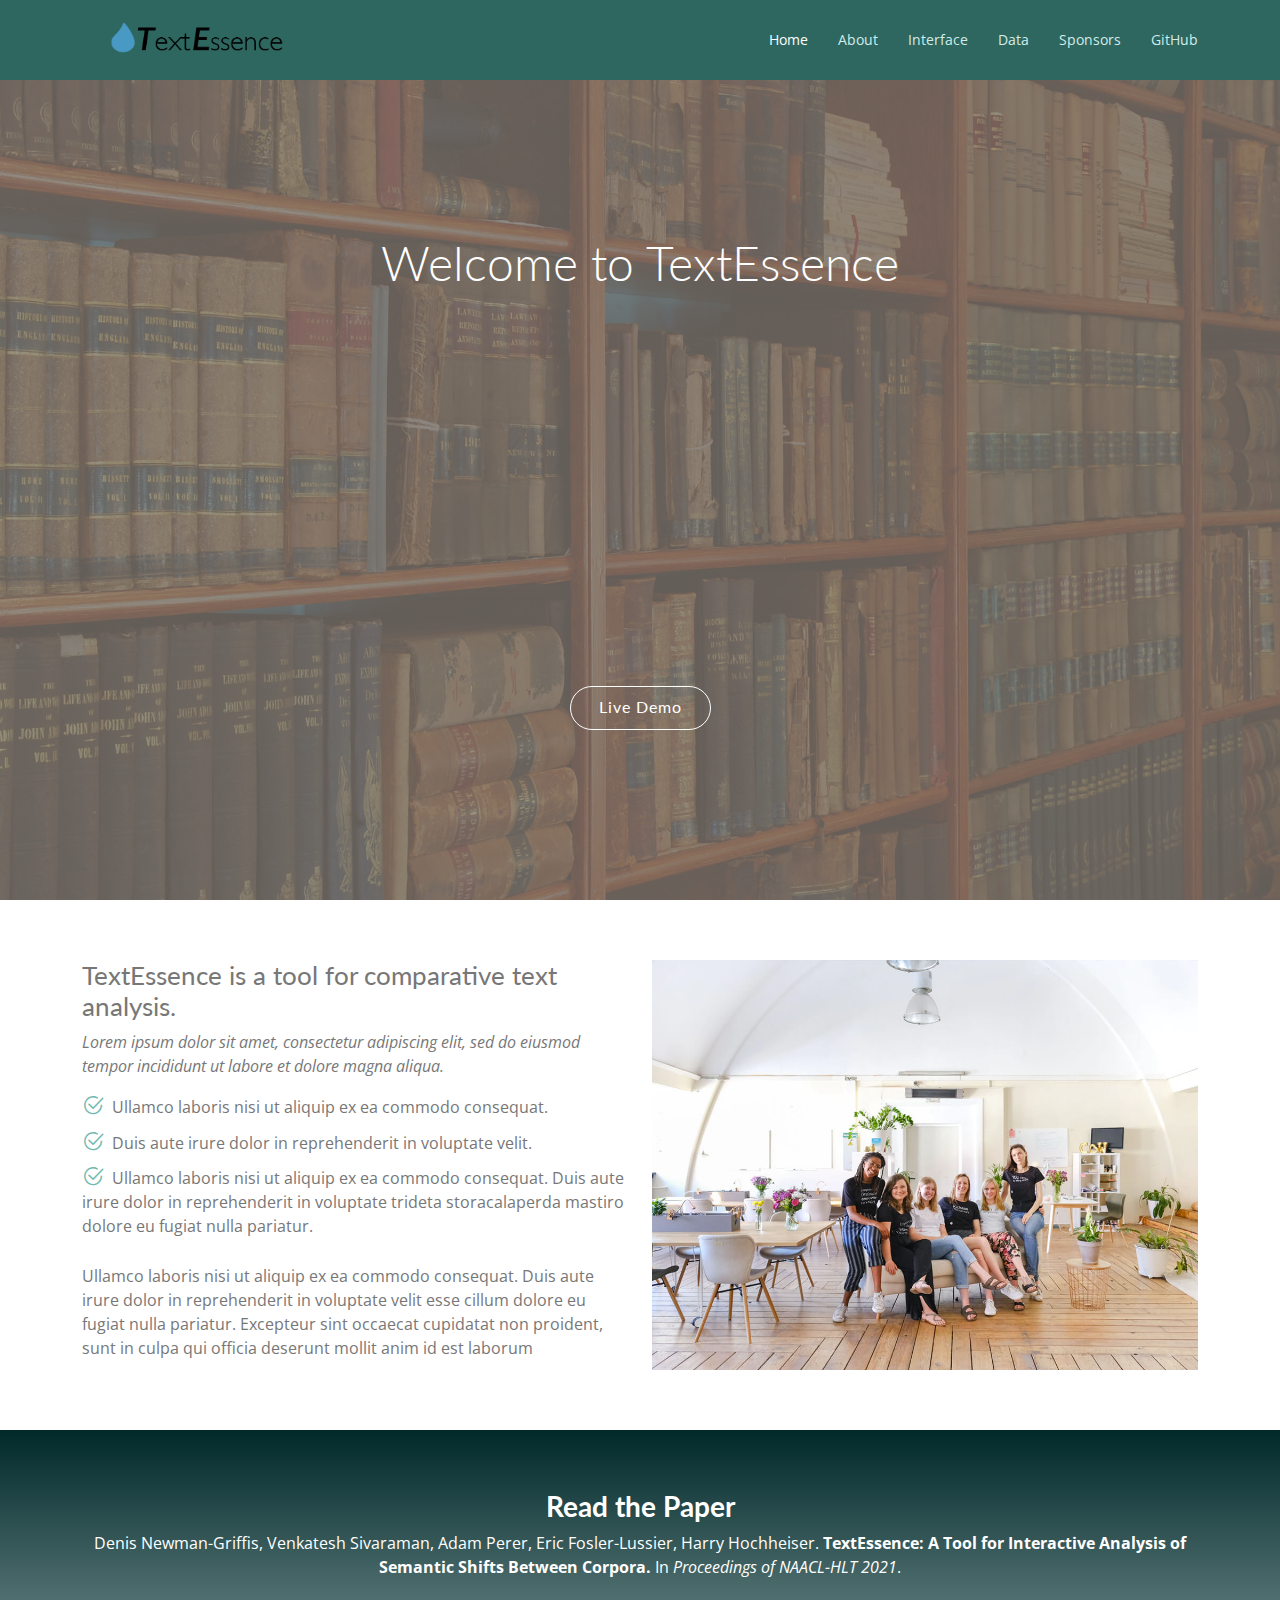
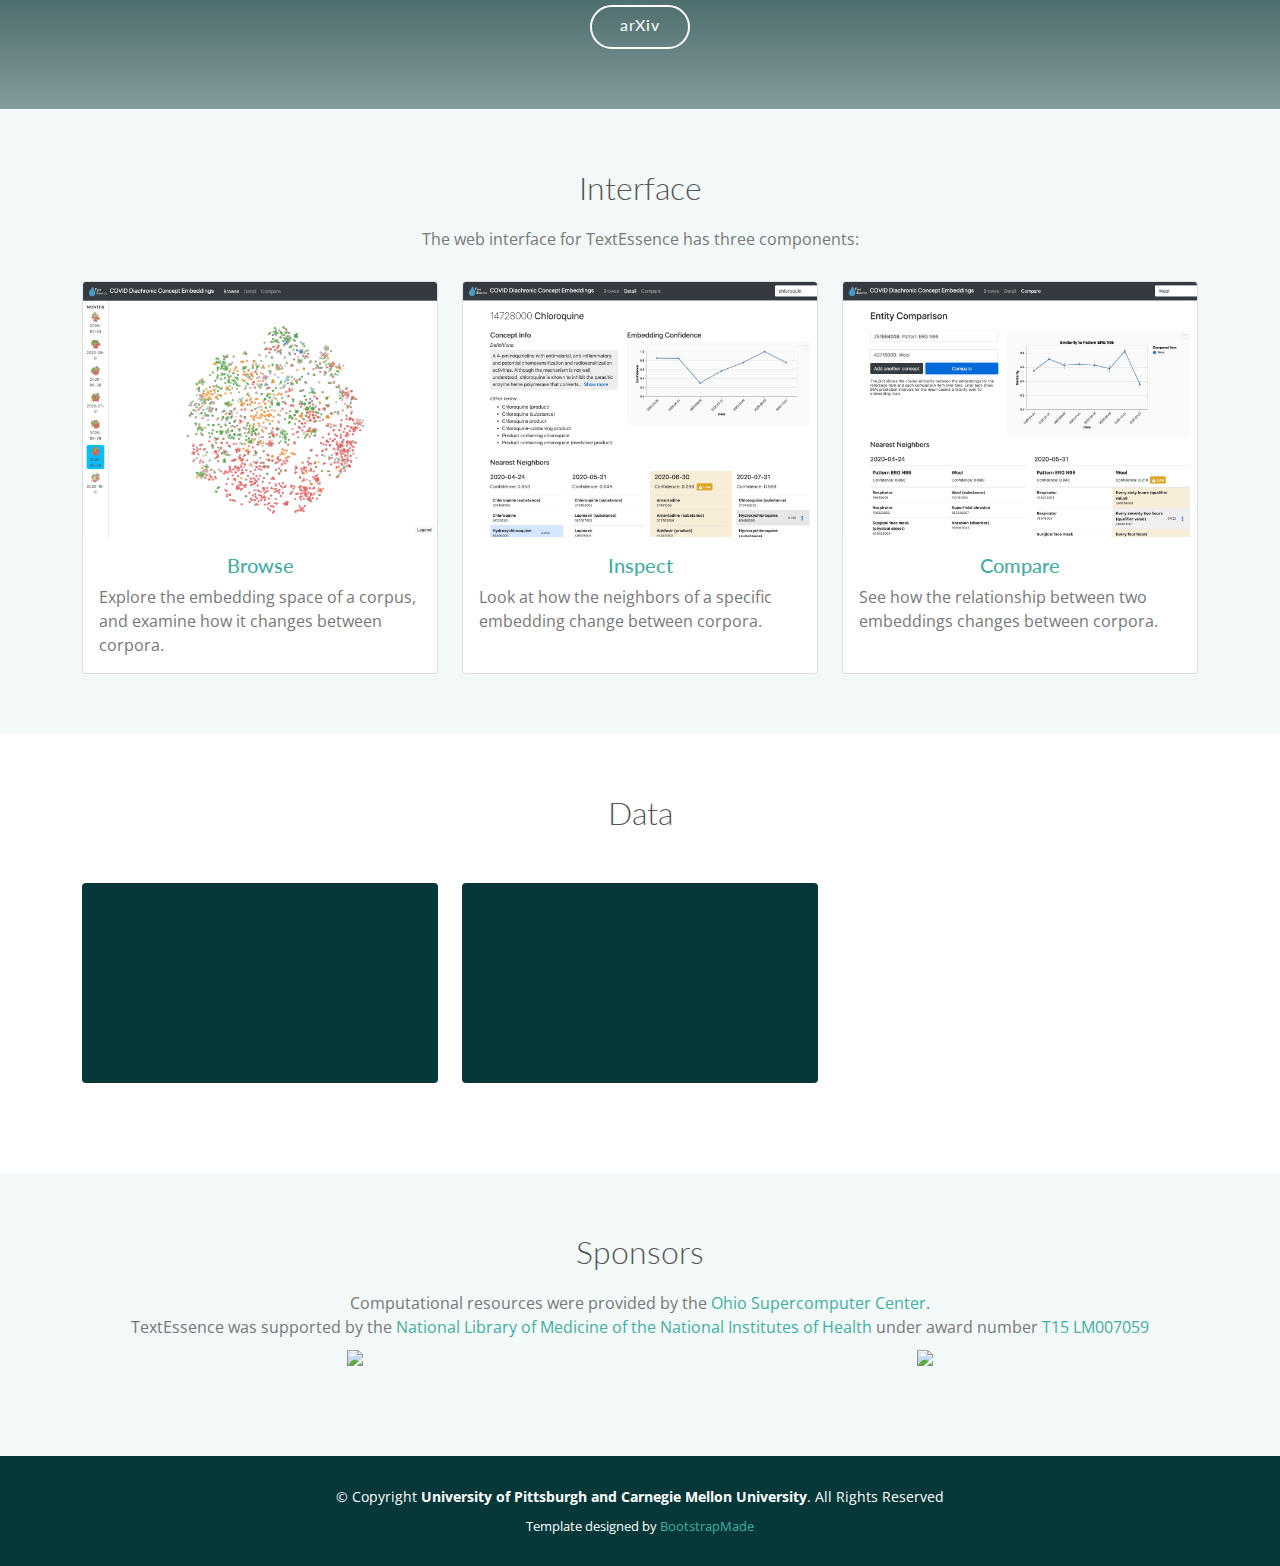
==== index.html @ 96a424d2 "Initial version of site (from Amoeba template from BootstrapMade)" ====
<!DOCTYPE html>
<html lang="en">

<head>
  <meta charset="utf-8">
  <meta content="width=device-width, initial-scale=1.0" name="viewport">

  <title>TextEssence</title>
  <meta content="" name="description">
  <meta content="" name="keywords">

  <!-- Favicons -->
  <link href="assets/img/favicon.png" rel="icon">
  <link href="assets/img/apple-touch-icon.png" rel="apple-touch-icon">

  <!-- Google Fonts -->
  <link href="https://fonts.googleapis.com/css?family=Open+Sans:300,300i,400,400i,600,600i,700,700i|Lato:400,300,700,900" rel="stylesheet">

  <!-- Vendor CSS Files -->
  <link href="assets/vendor/bootstrap/css/bootstrap.min.css" rel="stylesheet">
  <link href="assets/vendor/bootstrap-icons/bootstrap-icons.css" rel="stylesheet">
  <link href="assets/vendor/glightbox/css/glightbox.min.css" rel="stylesheet">
  <link href="assets/vendor/swiper/swiper-bundle.min.css" rel="stylesheet">

  <!-- Template Main CSS File -->
  <link href="assets/css/style.css" rel="stylesheet">

  <!-- =======================================================
  * Template Name: Amoeba - v4.1.0
  * Template URL: https://bootstrapmade.com/free-one-page-bootstrap-template-amoeba/
  * Author: BootstrapMade.com
  * License: https://bootstrapmade.com/license/
  ======================================================== -->
</head>

<body>
    

  <!-- ======= Header ======= -->
  <header id="header" class="fixed-top d-flex align-items-center">
    <div class="container d-flex align-items-center">

      <div class="logo me-auto">
        <!-- <h1><a href="index.html">TextEssence</a></h1>-->
        <!-- Uncomment below if you prefer to use an image logo -->
        <a href="index.html"><img src="assets/img/logo.png" alt="" class="img-fluid"></a>
      </div>

      <nav id="navbar" class="navbar">
        <ul>
          <li><a class="nav-link scrollto active" href="#hero">Home</a></li>
          <li><a class="nav-link scrollto" href="#about">About</a></li>
          <li><a class="nav-link scrollto" href="#interface">Interface</a></li>
          <li><a class="nav-link scrollto" href="#portfolio">Data</a></li>
          <li><a class="nav-link scrollto" href="#contact">Sponsors</a></li>
          <li><a class="nav-link" href="https://github.com/drgriffis/text-essence">GitHub</a></li>
        </ul>
        <i class="bi bi-list mobile-nav-toggle"></i>
      </nav><!-- .navbar -->

    </div>
  </header><!-- End #header -->

  <!-- ======= Hero Section ======= -->
  <section id="hero">
    <div class="hero-container">
      <h1>Welcome to TextEssence</h1>
      <iframe width="560" height="315" src="https://www.youtube.com/embed/1xEEfsMwL0k" title="YouTube video player" frameborder="0" allow="accelerometer; autoplay; clipboard-write; encrypted-media; gyroscope; picture-in-picture" allowfullscreen></iframe>
      <p>
      <a href="http://textessence.dbmi.pitt.edu" class="btn-get-started">Live Demo</a>
      </p>
      <!--
      <h2>We are team of talented designers making websites with Bootstrap</h2>
      <a href="#about" class="btn-get-started scrollto">Get Started</a>
      -->
      <!--
      Background image by Barta IV.
      Downloaded from Flickr: https://www.flickr.com/photos/98640399@N08/10030588973
      Via CreativeCommons CC-BY license: https://creativecommons.org/licenses/by/2.0/
      -->
    </div>
  </section><!-- #hero -->

  <main id="main">

    <!-- ======= About Us Section ======= -->
    <section id="about" class="about">
      <div class="container">

        <!--
        <div class="section-title">
          <h2>About Us</h2>
        </div>
        -->

        <div class="row">
          <div class="col-lg-6 order-1 order-lg-2">
            <img src="assets/img/about-img.jpg" class="img-fluid" alt="">
          </div>
          <div class="col-lg-6 pt-4 pt-lg-0 order-2 order-lg-1">
            <h3>TextEssence is a tool for comparative text analysis.</h3>
            <p class="fst-italic">
              Lorem ipsum dolor sit amet, consectetur adipiscing elit, sed do eiusmod tempor incididunt ut labore et dolore
              magna aliqua.
            </p>
            <ul>
              <li><i class="bi bi-check2-circle"></i> Ullamco laboris nisi ut aliquip ex ea commodo consequat.</li>
              <li><i class="bi bi-check2-circle"></i> Duis aute irure dolor in reprehenderit in voluptate velit.</li>
              <li><i class="bi bi-check2-circle"></i> Ullamco laboris nisi ut aliquip ex ea commodo consequat. Duis aute irure dolor in reprehenderit in voluptate trideta storacalaperda mastiro dolore eu fugiat nulla pariatur.</li>
            </ul>
            <p>
              Ullamco laboris nisi ut aliquip ex ea commodo consequat. Duis aute irure dolor in reprehenderit in voluptate
              velit esse cillum dolore eu fugiat nulla pariatur. Excepteur sint occaecat cupidatat non proident, sunt in
              culpa qui officia deserunt mollit anim id est laborum
            </p>
          </div>
        </div>

      </div>
    </section><!-- End About Us Section -->

    <!-- ======= Call To Action Section ======= -->
    <section class="call-to-action">
      <div class="container">

        <div class="text-center">
          <h3>Read the Paper</h3>
          <p>Denis Newman-Griffis, Venkatesh Sivaraman, Adam Perer, Eric Fosler-Lussier, Harry Hochheiser. <b>TextEssence: A Tool for Interactive Analysis of Semantic Shifts Between Corpora.</b> In <i>Proceedings of NAACL-HLT 2021</i>.</p>
          <a class="cta-btn" href="https://arxiv.org/abs/2103.11029">arXiv</a>
        </div>

      </div>
    </section><!-- End Call To Action Section -->

    <!-- ======= Services Section ======= -->
    <!--<section id="services" class="services section-bg">
      <div class="container">

        <div class="section-title">
          <h2>Services</h2>
          <p>Magnam dolores commodi suscipit. Necessitatibus eius consequatur ex aliquid fuga eum quidem. Sit sint consectetur velit. Quisquam quos quisquam cupiditate. Et nemo qui impedit suscipit alias ea. Quia fugiat sit in iste officiis commodi quidem hic quas.</p>
        </div>

        <div class="row">
          <div class="col-lg-4 col-md-6 icon-box">
            <div class="icon"><i class="bi bi-cpu"></i></div>
            <h4 class="title"><a href="">Lorem Ipsum</a></h4>
            <p class="description">Voluptatum deleniti atque corrupti quos dolores et quas molestias excepturi sint occaecati cupiditate non provident</p>
          </div>
          <div class="col-lg-4 col-md-6 icon-box">
            <div class="icon"><i class="bi bi-clipboard-data"></i></div>
            <h4 class="title"><a href="">Dolor Sitema</a></h4>
            <p class="description">Minim veniam, quis nostrud exercitation ullamco laboris nisi ut aliquip ex ea commodo consequat tarad limino ata</p>
          </div>
          <div class="col-lg-4 col-md-6 icon-box">
            <div class="icon"><i class="bi bi-globe"></i></div>
            <h4 class="title"><a href="">Sed ut perspiciatis</a></h4>
            <p class="description">Duis aute irure dolor in reprehenderit in voluptate velit esse cillum dolore eu fugiat nulla pariatur</p>
          </div>
          <div class="col-lg-4 col-md-6 icon-box">
            <div class="icon"><i class="bi bi-images"></i></div>
            <h4 class="title"><a href="">Magni Dolores</a></h4>
            <p class="description">Excepteur sint occaecat cupidatat non proident, sunt in culpa qui officia deserunt mollit anim id est laborum</p>
          </div>
          <div class="col-lg-4 col-md-6 icon-box">
            <div class="icon"><i class="bi bi-sliders"></i></div>
            <h4 class="title"><a href="">Nemo Enim</a></h4>
            <p class="description">At vero eos et accusamus et iusto odio dignissimos ducimus qui blanditiis praesentium voluptatum deleniti atque</p>
          </div>
          <div class="col-lg-4 col-md-6 icon-box">
            <div class="icon"><i class="bi bi-building"></i></div>
            <h4 class="title"><a href="">Eiusmod Tempor</a></h4>
            <p class="description">Et harum quidem rerum facilis est et expedita distinctio. Nam libero tempore, cum soluta nobis est eligendi</p>
          </div>
        </div>

      </div>
    </section>--><!-- End Services Section -->

    <section id="interface" class="interface section-bg">
      <div class="container">

        <div class="section-title">
          <h2>Interface</h2>
          <p>The web interface for TextEssence has three components:</p>
        </div>

        <div class="row">
          <div class="col-lg-4 col-md-6 d-flex align-items-stretch">
            <div class="card">
              <img src="assets/img/browse.png" class="card-img-top" alt="...">
              <div class="card-icon">
                <i class="bx bx-book-reader"></i>
              </div>
              <div class="card-body">
                <h5 class="card-title text-center"><a href="">Browse</a></h5>
                <p class="card-text">Explore the embedding space of a corpus, and examine how it changes between corpora.</p>
              </div>
            </div>
          </div>
          <div class="col-lg-4 col-md-6 d-flex align-items-stretch">
            <div class="card">
              <img src="assets/img/inspect.png" class="card-img-top" alt="...">
              <div class="card-icon">
                <i class="bx bx-calendar-edit"></i>
              </div>
              <div class="card-body">
                <h5 class="card-title text-center"><a href="">Inspect</a></h5>
                <p class="card-text">Look at how the neighbors of a specific embedding change between corpora.</p>
              </div>
            </div>
          </div>
          <div class="col-lg-4 col-md-6 d-flex align-items-stretch">
            <div class="card">
              <img src="assets/img/compare.png" class="card-img-top" alt="...">
              <div class="card-icon">
                <i class="bx bx-landscape"></i>
              </div>
              <div class="card-body">
                <h5 class="card-title text-center"><a href="">Compare</a></h5>
                <p class="card-text">See how the relationship between two embeddings changes between corpora.</p>
              </div>
            </div>
          </div>
        </div>

      </div>
    </section><!-- End Why Us Section -->

    <!-- ======= Our Portfolio Section ======= -->
    <section id="portfolio" class="portfolio">
      <div class="container">

        <div class="section-title">
          <h2>Data</h2>
        </div>

        <div class="row portfolio-container">

          <div class="col-lg-4 col-md-6 portfolio-item filter-app">
            <div class="portfolio-wrap">
              <img src="https://pbs.twimg.com/profile_images/1191417163648626688/Ylny0kyT_400x400.jpg" class="img-fluid" alt="">
              <div class="portfolio-info">
                <h3><a href="https://allenai.org/data/cord-19" data-galleryery="portfolioGallery" class="portfolio-lightbox" title="CORD-19">CORD-19 Dataset</a></h3>
                <div>
                  <!--<a href="https://allenai.org/data/cord-19" data-galleryery="portfolioGallery" class="portfolio-lightbox" title="App 1"><i class="bi bi-plus"></i></a>-->
                  <a href="https://allenai.org/data/cord-19" title="CORD-19 Dataset"><i class="bi bi-link"></i></a>
                </div>
              </div>
            </div>
          </div>

          <div class="col-lg-4 col-md-6 portfolio-item filter-web">
            <div class="portfolio-wrap">
              <img src="https://zenodo.org/static/img/zenodo.svg" class="img-fluid" alt="">
              <div class="portfolio-info">
                <h3><a href="https://doi.org/10.5281/zenodo.3738457" data-galleryery="portfolioGallery" class="portfolio-lightbox" title="Web 3">CORD-19 Analysis</a></h3>
                <div>
                  <!--<a href="assets/img/portfolio/portfolio-2.jpg" data-galleryery="portfolioGallery" class="portfolio-lightbox" title="Web 3"><i class="bi bi-plus"></i></a>-->
                  <a href="https://doi.org/10.5281/zenodo.3738457" title="Zenodo Dataset"><i class="bi bi-link"></i></a>
                </div>
              </div>
            </div>
          </div>

          <!--
          <div class="col-lg-4 col-md-6 portfolio-item filter-app">
            <div class="portfolio-wrap">
              <img src="assets/img/portfolio/portfolio-3.jpg" class="img-fluid" alt="">
              <div class="portfolio-info">
                <h3><a href="assets/img/portfolio/portfolio-3.jpg" data-galleryery="portfolioGallery" class="portfolio-lightbox" title="App 2">App 2</a></h3>
                <div>
                  <a href="assets/img/portfolio/portfolio-3.jpg" data-galleryery="portfolioGallery" class="portfolio-lightbox" title="App 2"><i class="bi bi-plus"></i></a>
                  <a href="portfolio-details.html" title="Details"><i class="bi bi-link"></i></a>
                </div>
              </div>
            </div>
          </div>

          <div class="col-lg-4 col-md-6 portfolio-item filter-card">
            <div class="portfolio-wrap">
              <img src="assets/img/portfolio/portfolio-4.jpg" class="img-fluid" alt="">
              <div class="portfolio-info">
                <h3><a href="assets/img/portfolio/portfolio-4.jpg" data-galleryery="portfolioGallery" class="portfolio-lightbox" title="Card 2">Card 2</a></h3>
                <div>
                  <a href="assets/img/portfolio/portfolio-4.jpg" data-galleryery="portfolioGallery" class="portfolio-lightbox" title="Card 2"><i class="bi bi-plus"></i></a>
                  <a href="portfolio-details.html" title="Details"><i class="bi bi-link"></i></a>
                </div>
              </div>
            </div>
          </div>

          <div class="col-lg-4 col-md-6 portfolio-item filter-web">
            <div class="portfolio-wrap">
              <img src="assets/img/portfolio/portfolio-5.jpg" class="img-fluid" alt="">
              <div class="portfolio-info">
                <h3><a href="assets/img/portfolio/portfolio-5.jpg" data-galleryery="portfolioGallery" class="portfolio-lightbox" title="Web 2">Web 2</a></h3>
                <div>
                  <a href="assets/img/portfolio/portfolio-5.jpg" data-galleryery="portfolioGallery" class="portfolio-lightbox" title="Web 2"><i class="bi bi-plus"></i></a>
                  <a href="portfolio-details.html" title="Details"><i class="bi bi-link"></i></a>
                </div>
              </div>
            </div>
          </div>

          <div class="col-lg-4 col-md-6 portfolio-item filter-app">
            <div class="portfolio-wrap">
              <img src="assets/img/portfolio/portfolio-6.jpg" class="img-fluid" alt="">
              <div class="portfolio-info">
                <h3><a href="assets/img/portfolio/portfolio-6.jpg" data-galleryery="portfolioGallery" class="portfolio-lightbox" title="App 3">App 3</a></h3>
                <div>
                  <a href="assets/img/portfolio/portfolio-6.jpg" data-galleryery="portfolioGallery" class="portfolio-lightbox" title="App 3"><i class="bi bi-plus"></i></a>
                  <a href="portfolio-details.html" title="Details"><i class="bi bi-link"></i></a>
                </div>
              </div>
            </div>
          </div>

          <div class="col-lg-4 col-md-6 portfolio-item filter-card">
            <div class="portfolio-wrap">
              <img src="assets/img/portfolio/portfolio-7.jpg" class="img-fluid" alt="">
              <div class="portfolio-info">
                <h3><a href="assets/img/portfolio/portfolio-7.jpg" data-galleryery="portfolioGallery" class="portfolio-lightbox" title="Card 1">Card 1</a></h3>
                <div>
                  <a href="assets/img/portfolio/portfolio-7.jpg" data-galleryery="portfolioGallery" class="portfolio-lightbox" title="Card 1"><i class="bi bi-plus"></i></a>
                  <a href="portfolio-details.html" title="Details"><i class="bi bi-link"></i></a>
                </div>
              </div>
            </div>
          </div>

          <div class="col-lg-4 col-md-6 portfolio-item filter-card">
            <div class="portfolio-wrap">
              <img src="assets/img/portfolio/portfolio-8.jpg" class="img-fluid" alt="">
              <div class="portfolio-info">
                <h3><a href="assets/img/portfolio/portfolio-8.jpg" data-galleryery="portfolioGallery" class="portfolio-lightbox" title="Card 3">Card 3</a></h3>
                <div>
                  <a href="assets/img/portfolio/portfolio-8.jpg" data-galleryery="portfolioGallery" class="portfolio-lightbox" title="Card 3"><i class="bi bi-plus"></i></a>
                  <a href="portfolio-details.html" title="Details"><i class="bi bi-link"></i></a>
                </div>
              </div>
            </div>
          </div>

          <div class="col-lg-4 col-md-6 portfolio-item filter-web">
            <div class="portfolio-wrap">
              <img src="assets/img/portfolio/portfolio-9.jpg" class="img-fluid" alt="">
              <div class="portfolio-info">
                <h3><a href="assets/img/portfolio/portfolio-9.jpg" data-galleryery="portfolioGallery" class="portfolio-lightbox" title="Web 1">Web 1</a></h3>
                <div>
                  <a href="assets/img/portfolio/portfolio-9.jpg" data-galleryery="portfolioGallery" class="portfolio-lightbox" title="Web 1"><i class="bi bi-plus"></i></a>
                  <a href="portfolio-details.html" title="Details"><i class="bi bi-link"></i></a>
                </div>
              </div>
            </div>
          </div>
          -->

        </div>

      </div>
    </section><!-- End Our Portfolio Section -->

    <!-- ======= Frequently Asked Questions Section ======= -->
    <!--
    <section id="faq" class="faq section-bg">
      <div class="container">

        <div class="section-title">
          <h2>Frequently Asked Questions</h2>
        </div>

        <ul class="faq-list">

          <li>
            <div data-bs-toggle="collapse" class="collapsed question" href="#faq1">Non consectetur a erat nam at lectus urna duis? <i class="bi bi-chevron-down icon-show"></i><i class="bi bi-chevron-up icon-close"></i></div>
            <div id="faq1" class="collapse" data-bs-parent=".faq-list">
              <p>
                Feugiat pretium nibh ipsum consequat. Tempus iaculis urna id volutpat lacus laoreet non curabitur gravida. Venenatis lectus magna fringilla urna porttitor rhoncus dolor purus non.
              </p>
            </div>
          </li>

          <li>
            <div data-bs-toggle="collapse" href="#faq2" class="collapsed question">Feugiat scelerisque varius morbi enim nunc faucibus a pellentesque? <i class="bi bi-chevron-down icon-show"></i><i class="bi bi-chevron-up icon-close"></i></div>
            <div id="faq2" class="collapse" data-bs-parent=".faq-list">
              <p>
                Dolor sit amet consectetur adipiscing elit pellentesque habitant morbi. Id interdum velit laoreet id donec ultrices. Fringilla phasellus faucibus scelerisque eleifend donec pretium. Est pellentesque elit ullamcorper dignissim. Mauris ultrices eros in cursus turpis massa tincidunt dui.
              </p>
            </div>
          </li>

          <li>
            <div data-bs-toggle="collapse" href="#faq3" class="collapsed question">Dolor sit amet consectetur adipiscing elit pellentesque habitant morbi? <i class="bi bi-chevron-down icon-show"></i><i class="bi bi-chevron-up icon-close"></i></div>
            <div id="faq3" class="collapse" data-bs-parent=".faq-list">
              <p>
                Eleifend mi in nulla posuere sollicitudin aliquam ultrices sagittis orci. Faucibus pulvinar elementum integer enim. Sem nulla pharetra diam sit amet nisl suscipit. Rutrum tellus pellentesque eu tincidunt. Lectus urna duis convallis convallis tellus. Urna molestie at elementum eu facilisis sed odio morbi quis
              </p>
            </div>
          </li>

          <li>
            <div data-bs-toggle="collapse" href="#faq4" class="collapsed question">Ac odio tempor orci dapibus. Aliquam eleifend mi in nulla? <i class="bi bi-chevron-down icon-show"></i><i class="bi bi-chevron-up icon-close"></i></div>
            <div id="faq4" class="collapse" data-bs-parent=".faq-list">
              <p>
                Dolor sit amet consectetur adipiscing elit pellentesque habitant morbi. Id interdum velit laoreet id donec ultrices. Fringilla phasellus faucibus scelerisque eleifend donec pretium. Est pellentesque elit ullamcorper dignissim. Mauris ultrices eros in cursus turpis massa tincidunt dui.
              </p>
            </div>
          </li>

          <li>
            <div data-bs-toggle="collapse" href="#faq5" class="collapsed question">Tempus quam pellentesque nec nam aliquam sem et tortor consequat? <i class="bi bi-chevron-down icon-show"></i><i class="bi bi-chevron-up icon-close"></i></div>
            <div id="faq5" class="collapse" data-bs-parent=".faq-list">
              <p>
                Molestie a iaculis at erat pellentesque adipiscing commodo. Dignissim suspendisse in est ante in. Nunc vel risus commodo viverra maecenas accumsan. Sit amet nisl suscipit adipiscing bibendum est. Purus gravida quis blandit turpis cursus in
              </p>
            </div>
          </li>

          <li>
            <div data-bs-toggle="collapse" href="#faq6" class="collapsed question">Tortor vitae purus faucibus ornare. Varius vel pharetra vel turpis nunc eget lorem dolor? <i class="bi bi-chevron-down icon-show"></i><i class="bi bi-chevron-up icon-close"></i></div>
            <div id="faq6" class="collapse" data-bs-parent=".faq-list">
              <p>
                Laoreet sit amet cursus sit amet dictum sit amet justo. Mauris vitae ultricies leo integer malesuada nunc vel. Tincidunt eget nullam non nisi est sit amet. Turpis nunc eget lorem dolor sed. Ut venenatis tellus in metus vulputate eu scelerisque. Pellentesque diam volutpat commodo sed egestas egestas fringilla phasellus faucibus. Nibh tellus molestie nunc non blandit massa enim nec.
              </p>
            </div>
          </li>

        </ul>

      </div>
    </section>--><!-- End Frequently Asked Questions Section -->

    <!-- ======= Our Team Section ======= -->
    <!--
    <section id="team" class="team">
      <div class="container">

        <div class="section-title">
          <h2>Our Team</h2>
          <p>Magnam dolores commodi suscipit. Necessitatibus eius consequatur ex aliquid fuga eum quidem. Sit sint consectetur velit. Quisquam quos quisquam cupiditate. Et nemo qui impedit suscipit alias ea. Quia fugiat sit in iste officiis commodi quidem hic quas.</p>
        </div>

        <div class="row gy-4">
          <div class="col-lg-4 col-md-6">
            <div class="member">
              <img src="assets/img/team/team-1.jpg" alt="">
              <h4>Walter White</h4>
              <span>Chief Executive Officer</span>
              <p>
                Magni qui quod omnis unde et eos fuga et exercitationem. Odio veritatis perspiciatis quaerat qui aut aut aut
              </p>
              <div class="social">
                <a href=""><i class="bi bi-twitter"></i></a>
                <a href=""><i class="bi bi-facebook"></i></a>
                <a href=""><i class="bi bi-instagram"></i></a>
                <a href=""><i class="bi bi-linkedin"></i></a>
              </div>
            </div>
          </div>

          <div class="col-lg-4 col-md-6">
            <div class="member">
              <img src="assets/img/team/team-2.jpg" alt="">
              <h4>Sarah Jhinson</h4>
              <span>Product Manager</span>
              <p>
                Repellat fugiat adipisci nemo illum nesciunt voluptas repellendus. In architecto rerum rerum temporibus
              </p>
              <div class="social">
                <a href=""><i class="bi bi-twitter"></i></a>
                <a href=""><i class="bi bi-facebook"></i></a>
                <a href=""><i class="bi bi-instagram"></i></a>
                <a href=""><i class="bi bi-linkedin"></i></a>
              </div>
            </div>
          </div>

          <div class="col-lg-4 col-md-6">
            <div class="member">
              <img src="assets/img/team/team-3.jpg" alt="">
              <h4>William Anderson</h4>
              <span>CTO</span>
              <p>
                Voluptas necessitatibus occaecati quia. Earum totam consequuntur qui porro et laborum toro des clara
              </p>
              <div class="social">
                <a href=""><i class="bi bi-twitter"></i></a>
                <a href=""><i class="bi bi-facebook"></i></a>
                <a href=""><i class="bi bi-instagram"></i></a>
                <a href=""><i class="bi bi-linkedin"></i></a>
              </div>
            </div>
          </div>

        </div>

      </div>
    </section>--><!-- End Our Team Section -->

    <!-- ======= Contact Us Section ======= -->
    <section id="contact" class="contact section-bg">
      <div class="container">

        <div class="section-title">
          <h2>Sponsors</h2>
          <p>Computational resources were provided by the <a href="https://www.osc.edu/">Ohio Supercomputer Center</a>.</p>
          <p>TextEssence was supported by the <a href="https://www.nlm.nih.gov/">National Library of Medicine of the National Institutes of Health</a> under award number <a href="https://reporter.nih.gov/search/D9mudP9HEUO5HLFxwgrZpg/project-details/9966031">T15 LM007059</a></p>
          <div class="row text-center">
            <div class="col-md-6">
            <img src="https://www.brand.pitt.edu/sites/default/files/logo.png" width="75%" />
            </div>
            <div class="col-md-6">
            <img src="https://www.cmu.edu/common/standard-v6/images/cmu-wordmark.png" width="100%" />
            </div>
          </div>
        </div>

      </div>
    </section><!-- End Contact Us Section -->

  </main><!-- End #main -->

  <!-- ======= Footer ======= -->
  <footer id="footer">
    <div class="container">
      <div class="copyright">
        &copy; Copyright <strong><span>University of Pittsburgh and Carnegie Mellon University</span></strong>. All Rights Reserved
      </div>
      <div class="credits">
        <!-- All the links in the footer should remain intact. -->
        <!-- You can delete the links only if you purchased the pro version. -->
        <!-- Licensing information: https://bootstrapmade.com/license/ -->
        <!-- Purchase the pro version with working PHP/AJAX contact form: https://bootstrapmade.com/free-one-page-bootstrap-template-amoeba/ -->
        Template designed by <a href="https://bootstrapmade.com/">BootstrapMade</a>
      </div>
    </div>
  </footer><!-- End #footer -->

  <a href="#" class="back-to-top d-flex align-items-center justify-content-center"><i class="bi bi-arrow-up-short"></i></a>

  <!-- Vendor JS Files -->
  <script src="assets/vendor/bootstrap/js/bootstrap.bundle.min.js"></script>
  <script src="assets/vendor/glightbox/js/glightbox.min.js"></script>
  <script src="assets/vendor/isotope-layout/isotope.pkgd.min.js"></script>
  <script src="assets/vendor/php-email-form/validate.js"></script>
  <script src="assets/vendor/swiper/swiper-bundle.min.js"></script>

  <!-- Template Main JS File -->
  <script src="assets/js/main.js"></script>

</body>

</html>
---- assets/css/style.css ----
/**
* Template Name: Amoeba - v4.1.0
* Template URL: https://bootstrapmade.com/free-one-page-bootstrap-template-amoeba/
* Author: BootstrapMade.com
* License: https://bootstrapmade.com/license/
*/

/*--------------------------------------------------------------
# General
--------------------------------------------------------------*/
body {
  font-family: "Open Sans", sans-serif;
  color: #777;
}

a {
  text-decoration: none;
  color: #43aea0;
}

a:hover {
  color: #00d3b8;
  text-decoration: none;
}

h1, h2, h3, h4, h5, h6, .font-primary {
  font-family: "Lato", sans-serif;
}

/*--------------------------------------------------------------
# Sections General
--------------------------------------------------------------*/
section {
  padding: 60px 0;
}

.section-bg {
  background-color: #f2f9f8;
}

.section-title {
  text-align: center;
  padding-bottom: 30px;
}

.section-title h2 {
  font-size: 32px;
  font-weight: 300;
  margin-bottom: 20px;
  padding-bottom: 0;
  color: #555;
}

.section-title p {
  margin-bottom: 0;
}

/*--------------------------------------------------------------
# Breadcrumbs
--------------------------------------------------------------*/
.breadcrumbs {
  padding: 20px 0;
  background-color: #f6fafa;
  min-height: 40px;
  margin-top: 80px;
}

.breadcrumbs h2 {
  font-size: 24px;
  font-weight: 300;
  margin: 0;
}

@media (max-width: 992px) {
  .breadcrumbs h2 {
    margin: 0 0 10px 0;
  }
}

.breadcrumbs ol {
  display: flex;
  flex-wrap: wrap;
  list-style: none;
  padding: 0;
  margin: 0;
  font-size: 14px;
}

.breadcrumbs ol li + li {
  padding-left: 10px;
}

.breadcrumbs ol li + li::before {
  display: inline-block;
  padding-right: 10px;
  color: #6c757d;
  content: "/";
}

@media (max-width: 768px) {
  .breadcrumbs .d-flex {
    display: block !important;
  }
  .breadcrumbs ol {
    display: block;
  }
  .breadcrumbs ol li {
    display: inline-block;
  }
}

/*--------------------------------------------------------------
# Back to top button
--------------------------------------------------------------*/
.back-to-top {
  position: fixed;
  visibility: hidden;
  opacity: 0;
  right: 15px;
  bottom: 15px;
  z-index: 99999;
  background: #70b9b0;
  width: 40px;
  height: 40px;
  border-radius: 4px;
  transition: all 0.4s;
}

.back-to-top i {
  font-size: 24px;
  color: #fff;
  line-height: 0;
}

.back-to-top:hover {
  background: #8bc6bf;
  color: #fff;
}

.back-to-top.active {
  visibility: visible;
  opacity: 1;
}

/*--------------------------------------------------------------
# Header
--------------------------------------------------------------*/
#header {
  height: 80px;
  transition: all 0.5s;
  z-index: 997;
  transition: all 0.5s;
  background: #2d6760;
}

#header.header-scrolled {
  background: #1d443f;
  height: 60px;
}

#header .logo h1 {
  font-size: 30px;
  margin: 0;
  padding: 0;
  line-height: 0;
  font-weight: 700;
  letter-spacing: 1px;
}

#header .logo h1 a, #header .logo h1 a:hover {
  color: #fff;
  text-decoration: none;
  line-height: 0;
}

#header .logo img {
  padding: 0;
  margin: 0;
  max-height: 60px;
}

#main {
  margin-top: 80px;
}

/*--------------------------------------------------------------
# Navigation Menu
--------------------------------------------------------------*/
/**
* Desktop Navigation 
*/
.navbar {
  padding: 0;
}

.navbar ul {
  margin: 0;
  padding: 0;
  display: flex;
  list-style: none;
  align-items: center;
}

.navbar li {
  position: relative;
}

.navbar a {
  display: flex;
  align-items: center;
  justify-content: space-between;
  padding: 10px 0 10px 30px;
  font-family: "Open Sans", sans-serif;
  font-size: 14px;
  color: #d2ece9;
  white-space: nowrap;
  transition: 0.3s;
}

.navbar a i {
  font-size: 12px;
  line-height: 0;
  margin-left: 5px;
}

.navbar a:hover, .navbar .active, .navbar li:hover > a {
  color: #fff;
}

.navbar .dropdown ul {
  display: block;
  position: absolute;
  left: 14px;
  top: calc(100% + 30px);
  margin: 0;
  padding: 10px 0;
  z-index: 99;
  opacity: 0;
  visibility: hidden;
  background: #fff;
  box-shadow: 0px 0px 30px rgba(127, 137, 161, 0.25);
  transition: 0.3s;
}

.navbar .dropdown ul li {
  min-width: 200px;
}

.navbar .dropdown ul a {
  padding: 10px 20px;
  text-transform: none;
  font-size: 14px;
  font-weight: 500;
  color: #25564f;
}

.navbar .dropdown ul a i {
  font-size: 12px;
}

.navbar .dropdown ul a:hover, .navbar .dropdown ul .active:hover, .navbar .dropdown ul li:hover > a {
  color: #70b9b0;
}

.navbar .dropdown:hover > ul {
  opacity: 1;
  top: 100%;
  visibility: visible;
}

.navbar .dropdown .dropdown ul {
  top: 0;
  left: calc(100% - 30px);
  visibility: hidden;
}

.navbar .dropdown .dropdown:hover > ul {
  opacity: 1;
  top: 0;
  left: 100%;
  visibility: visible;
}

@media (max-width: 1366px) {
  .navbar .dropdown .dropdown ul {
    left: -90%;
  }
  .navbar .dropdown .dropdown:hover > ul {
    left: -100%;
  }
}

/**
* Mobile Navigation 
*/
.mobile-nav-toggle {
  color: #fff;
  font-size: 28px;
  cursor: pointer;
  display: none;
  line-height: 0;
  transition: 0.5s;
}

@media (max-width: 991px) {
  .mobile-nav-toggle {
    display: block;
  }
  .navbar ul {
    display: none;
  }
}

.navbar-mobile {
  position: fixed;
  overflow: hidden;
  top: 0;
  right: 0;
  left: 0;
  bottom: 0;
  background: rgba(7, 56, 57, 0.9);
  transition: 0.3s;
}

.navbar-mobile .mobile-nav-toggle {
  position: absolute;
  top: 15px;
  right: 15px;
}

.navbar-mobile ul {
  display: block;
  position: absolute;
  top: 55px;
  right: 15px;
  bottom: 15px;
  left: 15px;
  padding: 10px 0;
  background-color: #fff;
  overflow-y: auto;
  transition: 0.3s;
}

.navbar-mobile a {
  padding: 10px 20px;
  font-size: 15px;
  color: #073839;
}

.navbar-mobile a:hover, .navbar-mobile .active, .navbar-mobile li:hover > a {
  color: #70b9b0;
}

.navbar-mobile .getstarted {
  margin: 15px;
}

.navbar-mobile .dropdown ul {
  position: static;
  display: none;
  margin: 10px 20px;
  padding: 10px 0;
  z-index: 99;
  opacity: 1;
  visibility: visible;
  background: #fff;
  box-shadow: 0px 0px 30px rgba(127, 137, 161, 0.25);
}

.navbar-mobile .dropdown ul li {
  min-width: 200px;
}

.navbar-mobile .dropdown ul a {
  padding: 10px 20px;
}

.navbar-mobile .dropdown ul a i {
  font-size: 12px;
}

.navbar-mobile .dropdown ul a:hover, .navbar-mobile .dropdown ul .active:hover, .navbar-mobile .dropdown ul li:hover > a {
  color: #70b9b0;
}

.navbar-mobile .dropdown > .dropdown-active {
  display: block;
}

/*--------------------------------------------------------------
# Hero Section
--------------------------------------------------------------*/
#hero {
  width: 100%;
  height: 100vh;
  background: url("../img/hero-background.jpg") top center;
  background-size: cover;
  position: relative;
  margin-bottom: -80px;
}

#hero:before {
  content: "";
  /*background: rgba(112, 185, 176, 0.85);*/
  background: rgba(125, 118, 112, 0.79);
  position: absolute;
  bottom: 0;
  top: 0;
  left: 0;
  right: 0;
}

#hero .hero-container {
  position: absolute;
  bottom: 0;
  top: 0;
  left: 0;
  right: 0;
  display: flex;
  padding-top: 80px;
  justify-content: center;
  align-items: center;
  flex-direction: column;
  text-align: center;
}

#hero h1 {
  margin: 0 0 40px 0;
  font-size: 48px;
  font-weight: 300;
  line-height: 56px;
  color: #fff;
}

#hero h2 {
  color: #eee;
  margin-bottom: 50px;
  font-size: 20px;
  font-weight: 300;
}

#hero a {
  margin-top: 40px;
}

#hero .btn-get-started {
  font-family: "Lato", sans-serif;
  font-weight: 400;
  font-size: 16px;
  letter-spacing: 1px;
  display: inline-block;
  padding: 8px 28px 10px 28px;
  border-radius: 50px;
  transition: 0.5s;
  border: 1px solid #fff;
  color: #fff;
}

#hero .btn-get-started:hover {
  background: #fff;
  color: #70b9b0;
  border: 1px solid #70b9b0;
}

@media (min-width: 1024px) {
  #hero {
    background-attachment: fixed;
  }
}

@media (max-width: 768px) {
  #hero h1 {
    font-size: 28px;
    line-height: 36px;
  }
  #hero h2 {
    font-size: 18px;
    line-height: 24px;
    margin-bottom: 30px;
  }
}

/*--------------------------------------------------------------
# About Us
--------------------------------------------------------------*/
.about h3 {
  font-weight: 400;
  font-size: 26px;
}

.about ul {
  list-style: none;
  padding: 0;
}

.about ul li {
  padding-bottom: 10px;
}

.about ul i {
  font-size: 22px;
  padding-right: 4px;
  color: #70b9b0;
  line-height: 0;
}

.about p:last-child {
  margin-bottom: 0;
}

/*--------------------------------------------------------------
# Services
--------------------------------------------------------------*/
.services .icon-box {
  margin-bottom: 20px;
  text-align: center;
}

.services .icon {
  display: flex;
  justify-content: center;
  margin-bottom: 15px;
}

.services .icon i {
  color: #70b9b0;
  font-size: 42px;
}

.services .title {
  font-weight: 700;
  margin-bottom: 15px;
  font-size: 18px;
  text-transform: uppercase;
}

.services .title a {
  color: #343a40;
  transition: 0.3s;
}

.services .icon-box:hover .title a {
  color: #70b9b0;
}

.services .description {
  line-height: 24px;
  font-size: 14px;
}

/*--------------------------------------------------------------
# Call To Action
--------------------------------------------------------------*/
.call-to-action {
  background: linear-gradient(rgba(1, 41, 42, 1.0), rgba(7, 56, 57, 0.5)), url("../img/paper-archives.jpg") fixed center center;
  background-size: cover;
  padding: 60px 0;
}

.call-to-action h3 {
  color: #fff;
  font-size: 28px;
  font-weight: 700;
}

.call-to-action p {
  color: #fff;
}

.call-to-action .cta-btn {
  font-family: "Lato", sans-serif;
  font-weight: 400;
  font-size: 16px;
  letter-spacing: 1px;
  display: inline-block;
  padding: 6px 28px 10px 28px;
  border-radius: 25px;
  transition: 0.5s;
  margin-top: 10px;
  border: 2px solid #fff;
  color: #fff;
}

.call-to-action .cta-btn:hover {
  background: #70b9b0;
  border: 2px solid #70b9b0;
}

/*--------------------------------------------------------------
# Our Portfolio
--------------------------------------------------------------*/
.portfolio {
  padding: 60px 0;
}

.portfolio #portfolio-flters {
  padding: 0;
  margin: 0 0 35px 0;
  list-style: none;
  text-align: center;
}

.portfolio #portfolio-flters li {
  cursor: pointer;
  margin: 0 15px 15px 0;
  display: inline-block;
  padding: 10px 20px;
  font-size: 12px;
  line-height: 20px;
  color: #777;
  border-radius: 4px;
  text-transform: uppercase;
  background: white;
  margin-bottom: 5px;
  transition: all 0.3s ease-in-out;
}

.portfolio #portfolio-flters li:hover, .portfolio #portfolio-flters li.filter-active {
  background: #70b9b0;
  color: #fff;
}

.portfolio #portfolio-flters li:last-child {
  margin-right: 0;
}

.portfolio .portfolio-wrap {
  background: #073839;
  overflow: hidden;
  min-height: 200px;
  position: relative;
  border-radius: 4px;
  margin: 0 0 30px 0;
}

.portfolio .portfolio-wrap img {
  transition: all 0.3s ease-in-out;
}

.portfolio .portfolio-wrap .portfolio-info {
  opacity: 0;
  position: absolute;
  transition: all .3s linear;
  text-align: center;
  top: 10%;
  left: 0;
  right: 0;
}

.portfolio .portfolio-wrap .portfolio-info h3 {
  font-size: 22px;
}

.portfolio .portfolio-wrap .portfolio-info h3 a {
  color: #fff;
  font-weight: bold;
}

.portfolio .portfolio-wrap .portfolio-info a i {
  color: #fff;
  font-size: 24px;
  transition: 0.3s;
  margin: 4px;
}

.portfolio .portfolio-wrap .portfolio-info a i:hover {
  color: #70b9b0;
}

.portfolio .portfolio-wrap:hover img {
  opacity: 0.4;
  transform: scale(1.1);
}

.portfolio .portfolio-wrap:hover .portfolio-info {
  opacity: 1;
  top: calc(50% - 30px);
}

/*--------------------------------------------------------------
# Portfolio Details
--------------------------------------------------------------*/
.portfolio-details {
  padding-top: 40px;
}

.portfolio-details .portfolio-details-slider img {
  width: 100%;
}

.portfolio-details .portfolio-details-slider .swiper-pagination {
  margin-top: 20px;
  position: relative;
}

.portfolio-details .portfolio-details-slider .swiper-pagination .swiper-pagination-bullet {
  width: 12px;
  height: 12px;
  background-color: #fff;
  opacity: 1;
  border: 1px solid #70b9b0;
}

.portfolio-details .portfolio-details-slider .swiper-pagination .swiper-pagination-bullet-active {
  background-color: #70b9b0;
}

.portfolio-details .portfolio-info {
  padding: 30px;
  box-shadow: 0px 0 30px rgba(7, 56, 57, 0.08);
}

.portfolio-details .portfolio-info h3 {
  font-size: 22px;
  font-weight: 700;
  margin-bottom: 20px;
  padding-bottom: 20px;
  border-bottom: 1px solid #eee;
}

.portfolio-details .portfolio-info ul {
  list-style: none;
  padding: 0;
  font-size: 15px;
}

.portfolio-details .portfolio-info ul li + li {
  margin-top: 10px;
}

.portfolio-details .portfolio-description {
  padding-top: 30px;
}

.portfolio-details .portfolio-description h2 {
  font-size: 26px;
  font-weight: 700;
  margin-bottom: 20px;
}

.portfolio-details .portfolio-description p {
  padding: 0;
}

/*--------------------------------------------------------------
# Frequently Asked Questions
--------------------------------------------------------------*/
.faq {
  padding: 60px 0;
}

.faq .faq-list {
  padding: 0;
  list-style: none;
}

.faq .faq-list li {
  border-bottom: 1px solid #deefed;
  margin-bottom: 20px;
  padding-bottom: 20px;
}

.faq .faq-list .question {
  display: block;
  position: relative;
  font-family: #70b9b0;
  font-size: 18px;
  line-height: 24px;
  font-weight: 400;
  padding-left: 25px;
  cursor: pointer;
  color: #51a59b;
  transition: 0.3s;
}

.faq .faq-list i {
  font-size: 16px;
  position: absolute;
  left: 0;
  top: -2px;
}

.faq .faq-list p {
  margin-bottom: 0;
  padding: 10px 0 0 25px;
}

.faq .faq-list .icon-show {
  display: none;
}

.faq .faq-list .collapsed {
  color: #343a40;
}

.faq .faq-list .collapsed:hover {
  color: #70b9b0;
}

.faq .faq-list .collapsed .icon-show {
  display: inline-block;
  transition: 0.6s;
}

.faq .faq-list .collapsed .icon-close {
  display: none;
  transition: 0.6s;
}

/*--------------------------------------------------------------
# Our Team
--------------------------------------------------------------*/
.team .member {
  text-align: center;
  box-shadow: 0px 0px 12px 0px rgba(0, 0, 0, 0.1);
  padding: 30px 20px;
  background: #fff;
}

.team .member img {
  max-width: 60%;
  border-radius: 50%;
  margin: 0 0 30px 0;
}

.team .member h4 {
  font-weight: 700;
  margin-bottom: 2px;
  font-size: 18px;
}

.team .member span {
  font-style: italic;
  display: block;
  font-size: 13px;
}

.team .member p {
  padding-top: 10px;
  font-size: 14px;
  font-style: italic;
  color: #aaaaaa;
}

.team .member .social {
  margin-top: 15px;
}

.team .member .social a {
  color: #92cac3;
  transition: 0.3s;
}

.team .member .social a:hover {
  color: #3c8b81;
}

.team .member .social i {
  font-size: 18px;
  margin: 0 2px;
}

/*--------------------------------------------------------------
# Contact Us
--------------------------------------------------------------*/
.contact .contact-about h3 {
  font-size: 36px;
  margin: 0 0 10px 0;
  padding: 0;
  line-height: 1;
  font-weight: 500;
  letter-spacing: 1px;
  color: #70b9b0;
}

.contact .contact-about p {
  font-size: 14px;
  line-height: 24px;
  font-family: "Lato", sans-serif;
  color: #888;
}

.contact .social-links {
  padding-bottom: 20px;
}

.contact .social-links a {
  display: inline-flex;
  align-items: center;
  justify-content: center;
  font-size: 16px;
  background: #fff;
  color: #70b9b0;
  line-height: 0;
  margin-right: 4px;
  border-radius: 50%;
  width: 36px;
  height: 36px;
  transition: 0.3s;
  border: 1px solid #70b9b0;
}

.contact .social-links a:hover {
  background: #70b9b0;
  color: #fff;
}

.contact .info {
  color: #777;
}

.contact .info i {
  font-size: 32px;
  color: #70b9b0;
  float: left;
  line-height: 1;
}

.contact .info p {
  padding: 0 0 10px 42px;
  line-height: 28px;
  font-size: 14px;
}

.contact .php-email-form .error-message {
  display: none;
  color: #fff;
  background: #ed3c0d;
  text-align: left;
  padding: 15px;
  font-weight: 600;
}

.contact .php-email-form .error-message br + br {
  margin-top: 25px;
}

.contact .php-email-form .sent-message {
  display: none;
  color: #fff;
  background: #18d26e;
  text-align: center;
  padding: 15px;
  font-weight: 600;
}

.contact .php-email-form .loading {
  display: none;
  background: #fff;
  text-align: center;
  padding: 15px;
}

.contact .php-email-form .loading:before {
  content: "";
  display: inline-block;
  border-radius: 50%;
  width: 24px;
  height: 24px;
  margin: 0 10px -6px 0;
  border: 3px solid #18d26e;
  border-top-color: #eee;
  -webkit-animation: animate-loading 1s linear infinite;
  animation: animate-loading 1s linear infinite;
}

.contact .php-email-form input, .contact .php-email-form textarea {
  border-radius: 0;
  box-shadow: none;
  font-size: 14px;
}

.contact .php-email-form button[type="submit"] {
  background: #70b9b0;
  border: 0;
  padding: 10px 24px;
  color: #fff;
  transition: 0.4s;
}

.contact .php-email-form button[type="submit"]:hover {
  background: #92cac3;
}

.contact .col-md-6 img {
  margin-top: 10px;
}

@-webkit-keyframes animate-loading {
  0% {
    transform: rotate(0deg);
  }
  100% {
    transform: rotate(360deg);
  }
}

@keyframes animate-loading {
  0% {
    transform: rotate(0deg);
  }
  100% {
    transform: rotate(360deg);
  }
}

/*--------------------------------------------------------------
# Map
--------------------------------------------------------------*/
.map {
  padding: 0;
  margin-bottom: -10px;
}

.map iframe {
  width: 100%;
  height: 380px;
}

/*--------------------------------------------------------------
# Footer
--------------------------------------------------------------*/
#footer {
  background: #073839;
  padding: 30px 0;
  color: #fff;
  font-size: 14px;
}

#footer .copyright {
  text-align: center;
}

#footer .credits {
  padding-top: 10px;
  text-align: center;
  font-size: 13px;
  color: #fff;
}
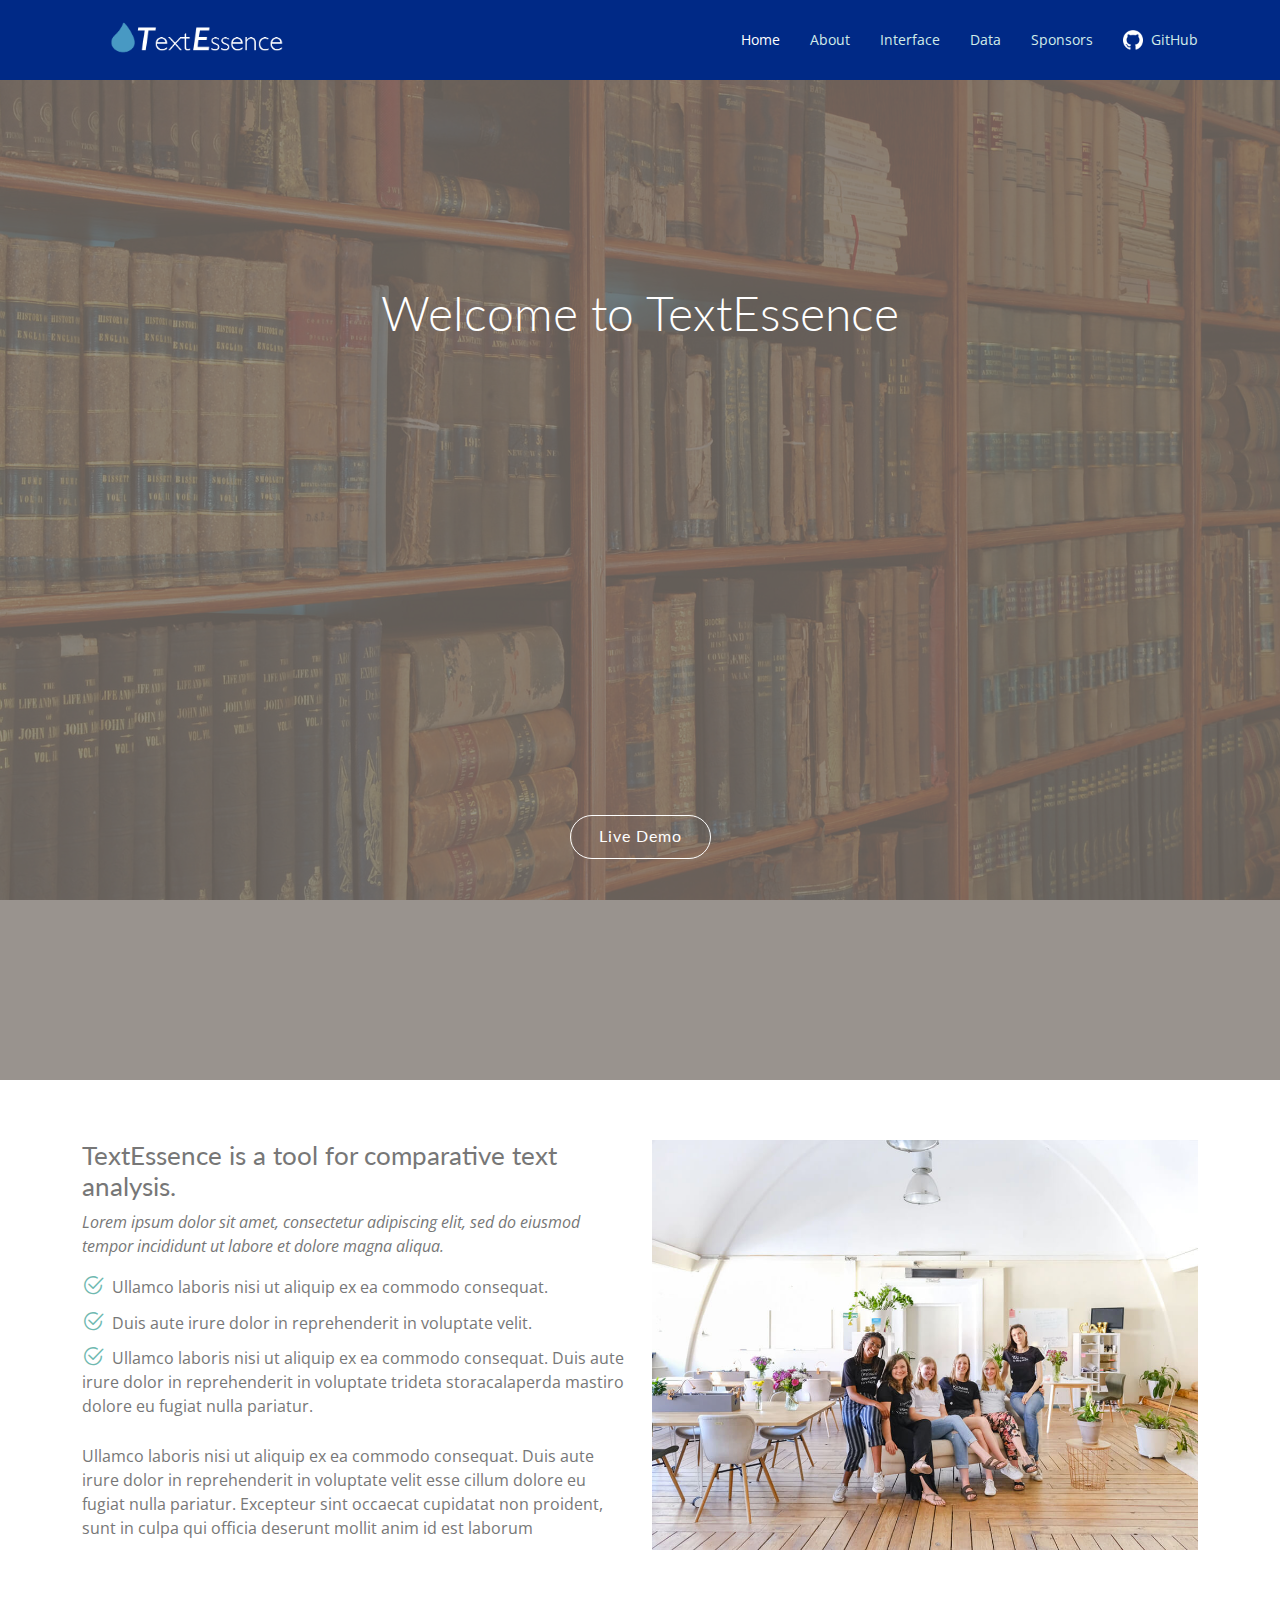
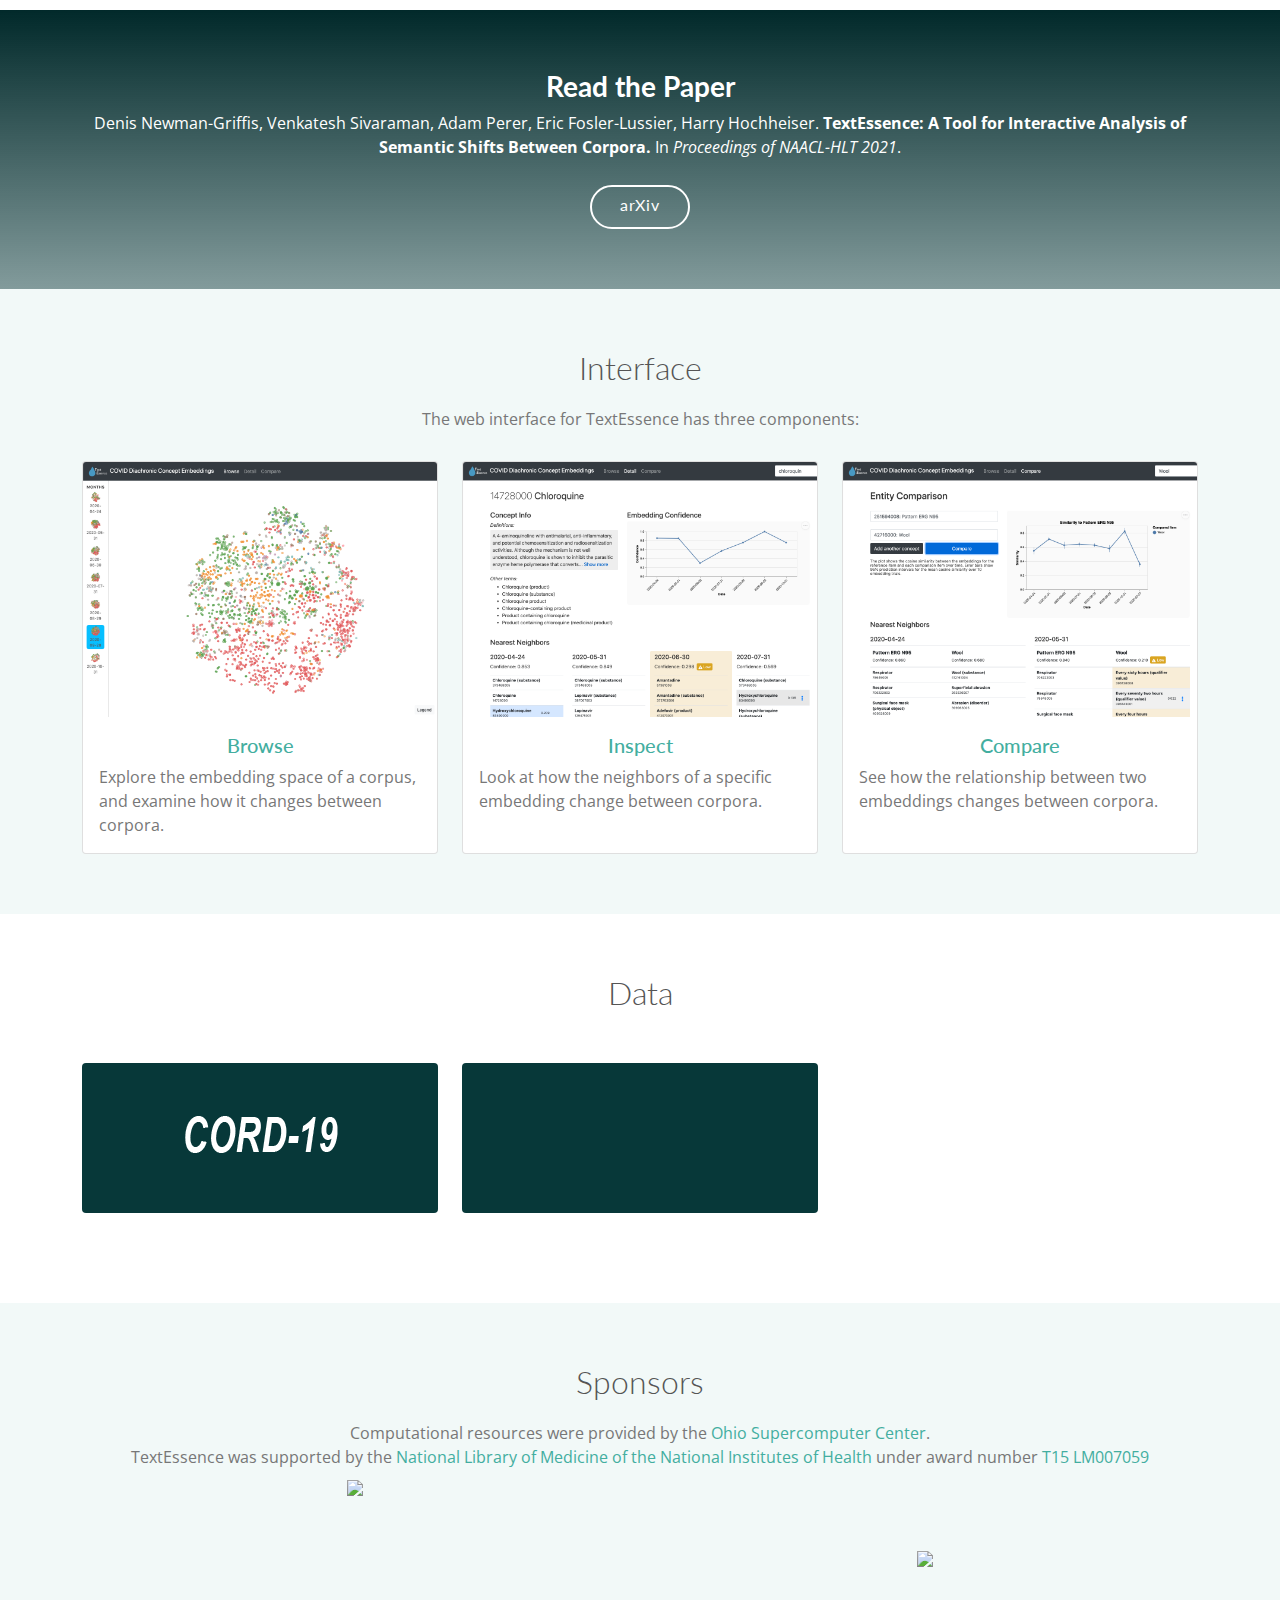
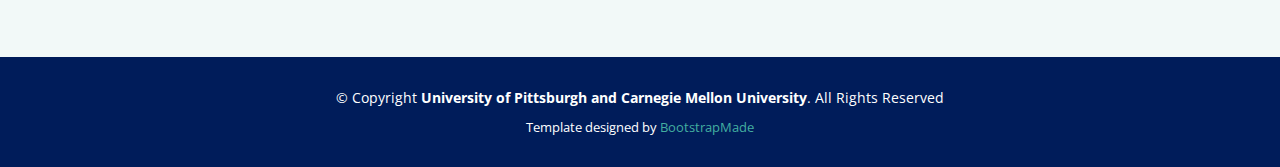
==== commit 4129088b: "Site look cleanup" ====
--- a/index.html
+++ b/index.html
@@ -53,7 +53,7 @@
           <li><a class="nav-link scrollto" href="#interface">Interface</a></li>
           <li><a class="nav-link scrollto" href="#portfolio">Data</a></li>
           <li><a class="nav-link scrollto" href="#contact">Sponsors</a></li>
-          <li><a class="nav-link" href="https://github.com/drgriffis/text-essence">GitHub</a></li>
+          <li><a class="nav-link" href="https://github.com/drgriffis/text-essence"><img src="assets/img/GitHub-Mark-Light-120px-plus.png" width="20px" />&nbsp;&nbsp;GitHub</a></li>
         </ul>
         <i class="bi bi-list mobile-nav-toggle"></i>
       </nav><!-- .navbar -->
@@ -65,7 +65,7 @@
   <section id="hero">
     <div class="hero-container">
       <h1>Welcome to TextEssence</h1>
-      <iframe width="560" height="315" src="https://www.youtube.com/embed/1xEEfsMwL0k" title="YouTube video player" frameborder="0" allow="accelerometer; autoplay; clipboard-write; encrypted-media; gyroscope; picture-in-picture" allowfullscreen></iframe>
+      <iframe width="700" height="394" src="https://www.youtube.com/embed/1xEEfsMwL0k" title="YouTube video player" frameborder="0" allow="accelerometer; autoplay; clipboard-write; encrypted-media; gyroscope; picture-in-picture" allowfullscreen></iframe>
       <p>
       <a href="http://textessence.dbmi.pitt.edu" class="btn-get-started">Live Demo</a>
       </p>
@@ -239,7 +239,7 @@
 
           <div class="col-lg-4 col-md-6 portfolio-item filter-app">
             <div class="portfolio-wrap">
-              <img src="https://pbs.twimg.com/profile_images/1191417163648626688/Ylny0kyT_400x400.jpg" class="img-fluid" alt="">
+              <img src="assets/img/cord-19.png" class="img-fluid" alt="">
               <div class="portfolio-info">
                 <h3><a href="https://allenai.org/data/cord-19" data-galleryery="portfolioGallery" class="portfolio-lightbox" title="CORD-19">CORD-19 Dataset</a></h3>
                 <div>
@@ -511,7 +511,7 @@
             <img src="https://www.brand.pitt.edu/sites/default/files/logo.png" width="75%" />
             </div>
             <div class="col-md-6">
-            <img src="https://www.cmu.edu/common/standard-v6/images/cmu-wordmark.png" width="100%" />
+            <img src="https://www.cmu.edu/common/standard-v6/images/cmu-wordmark.png" width="100%" style="margin-top:15%;" />
             </div>
           </div>
         </div>
--- a/assets/css/style.css
+++ b/assets/css/style.css
@@ -150,11 +150,14 @@
   transition: all 0.5s;
   z-index: 997;
   transition: all 0.5s;
-  background: #2d6760;
+  /*background: #2d6760;*/
+  /*background: #b73a3afa;*/
+  background: #002986;
 }
 
 #header.header-scrolled {
-  background: #1d443f;
+  /*background: #a51d2a;*/
+  background: #001c5a;
   height: 60px;
 }
 
@@ -392,7 +395,7 @@
 --------------------------------------------------------------*/
 #hero {
   width: 100%;
-  height: 100vh;
+  height: 120vh;
   background: url("../img/hero-background.jpg") top center;
   background-size: cover;
   position: relative;
@@ -627,14 +630,19 @@
 .portfolio .portfolio-wrap {
   background: #073839;
   overflow: hidden;
-  min-height: 200px;
+  min-height: 150px;
   position: relative;
   border-radius: 4px;
   margin: 0 0 30px 0;
+  text-align: center;
 }
 
 .portfolio .portfolio-wrap img {
+  position: absolute;
   transition: all 0.3s ease-in-out;
+  top: calc(50% - 30px);
+  width: 160px;
+  left: calc(50% - 80px);
 }
 
 .portfolio .portfolio-wrap .portfolio-info {
@@ -1021,7 +1029,8 @@
 # Footer
 --------------------------------------------------------------*/
 #footer {
-  background: #073839;
+  /*background: #073839;*/
+  background: #001c5a;
   padding: 30px 0;
   color: #fff;
   font-size: 14px;
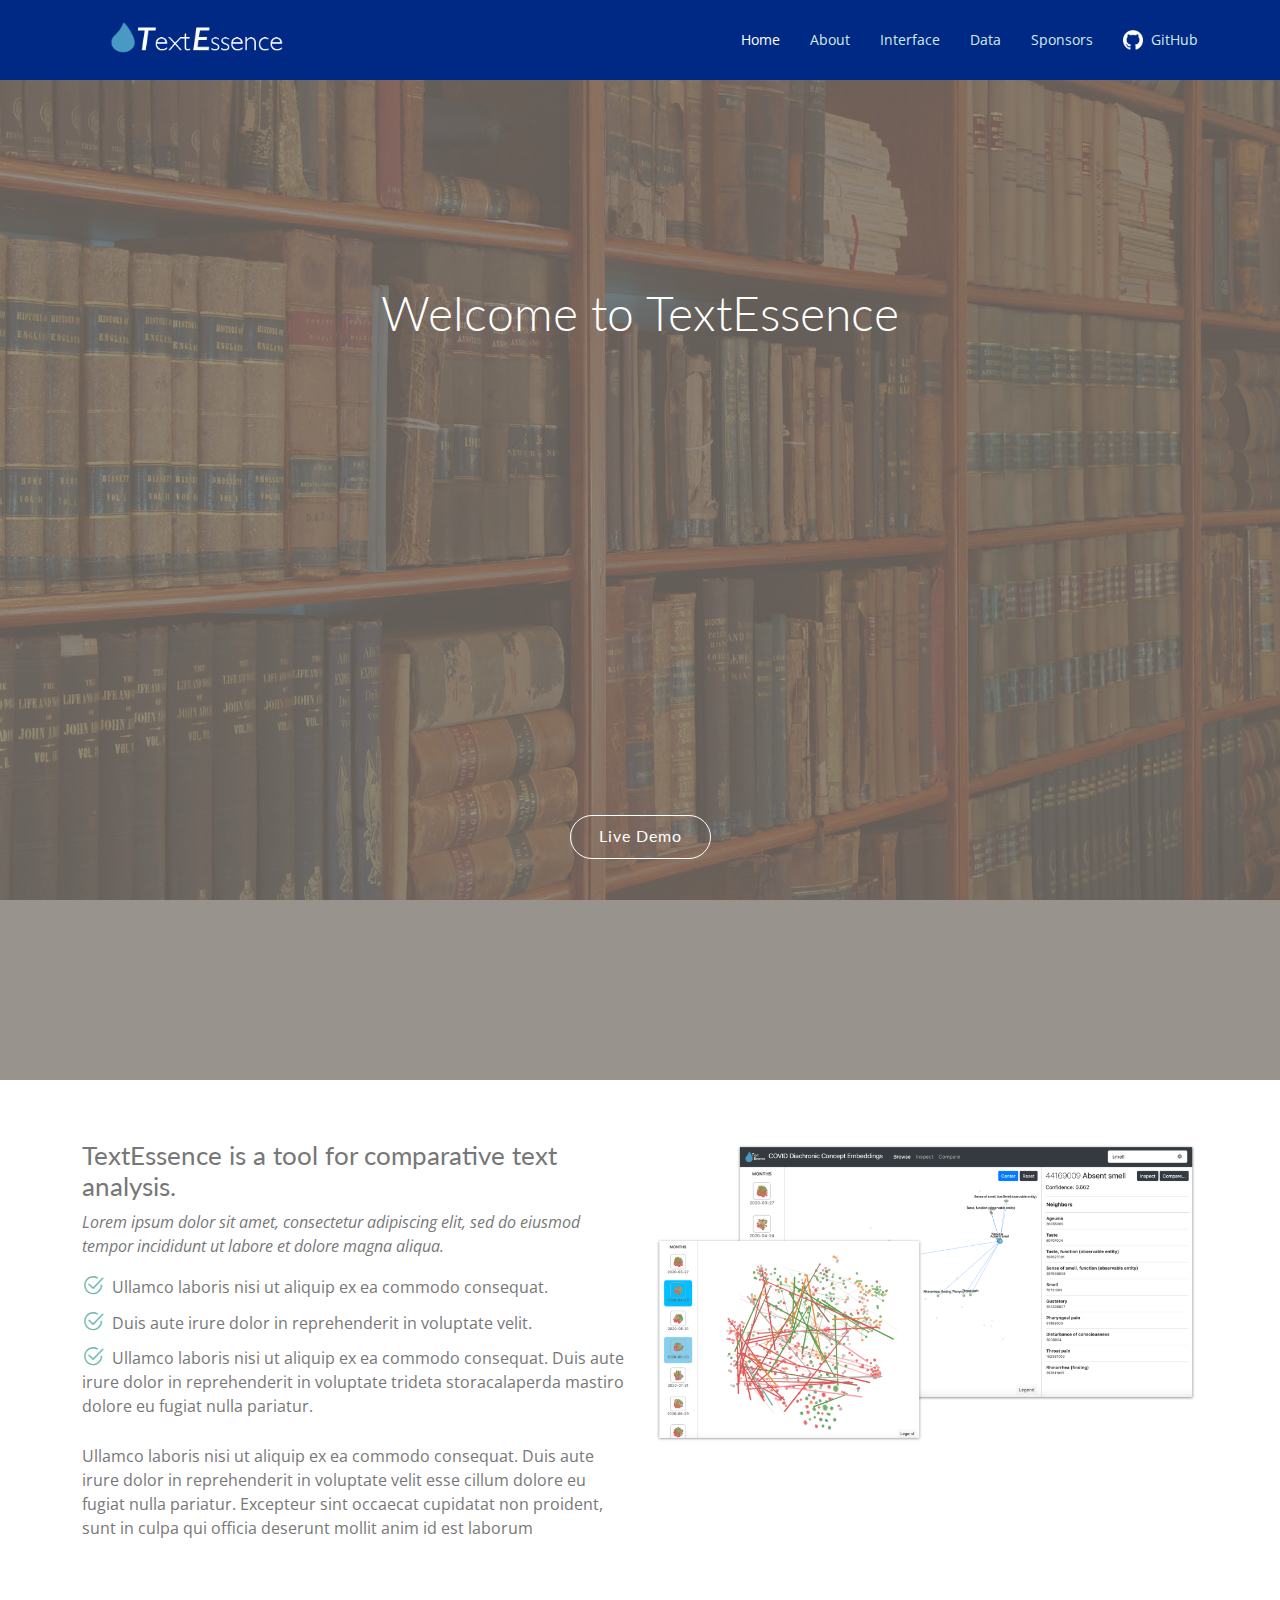
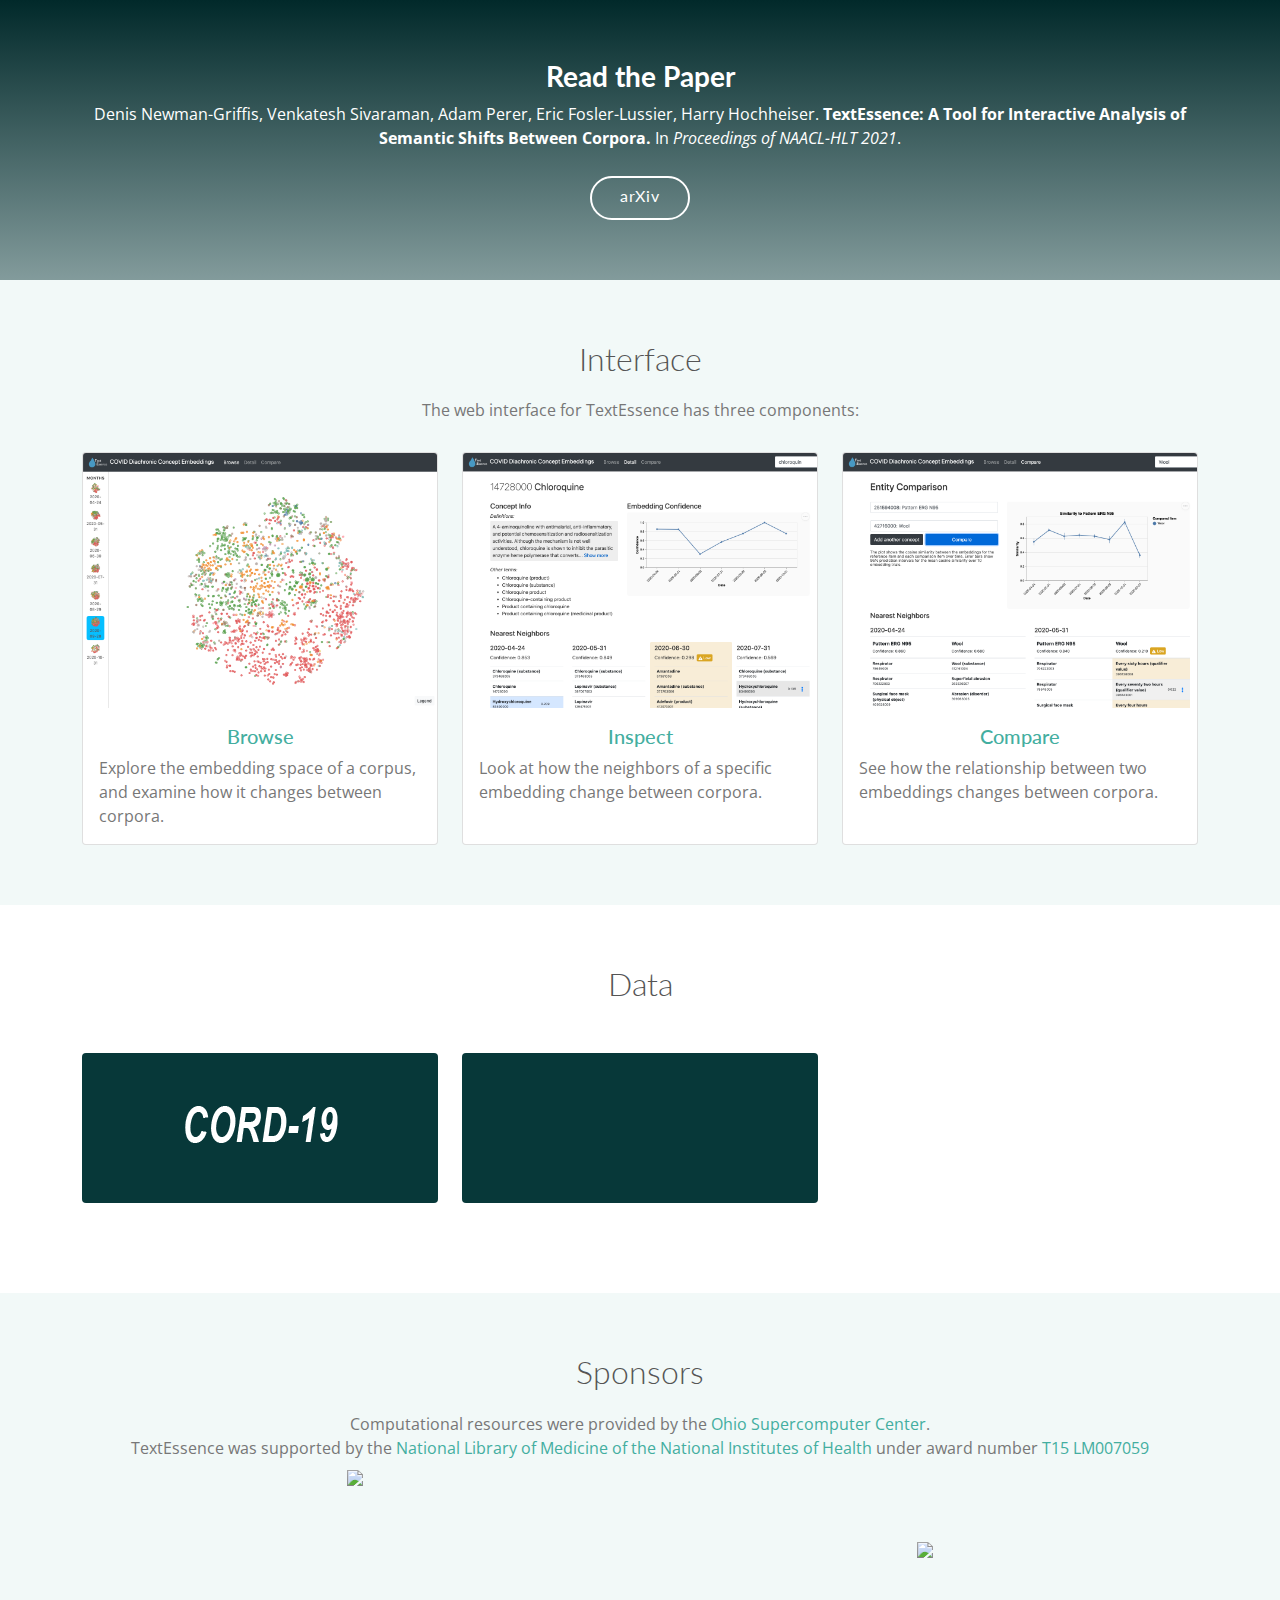
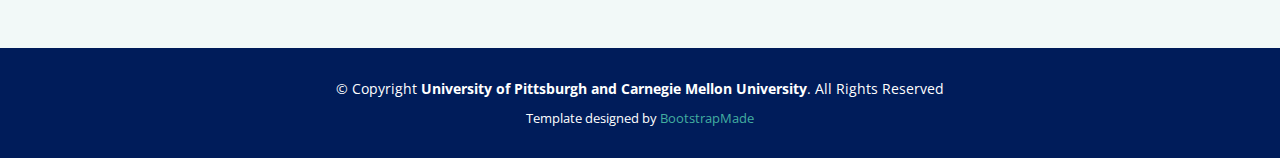
==== commit bee6885f: "Added summary image" ====
--- a/index.html
+++ b/index.html
@@ -95,7 +95,7 @@
 
         <div class="row">
           <div class="col-lg-6 order-1 order-lg-2">
-            <img src="assets/img/about-img.jpg" class="img-fluid" alt="">
+            <img src="assets/img/2021-textessence.png" class="img-fluid" alt="">
           </div>
           <div class="col-lg-6 pt-4 pt-lg-0 order-2 order-lg-1">
             <h3>TextEssence is a tool for comparative text analysis.</h3>
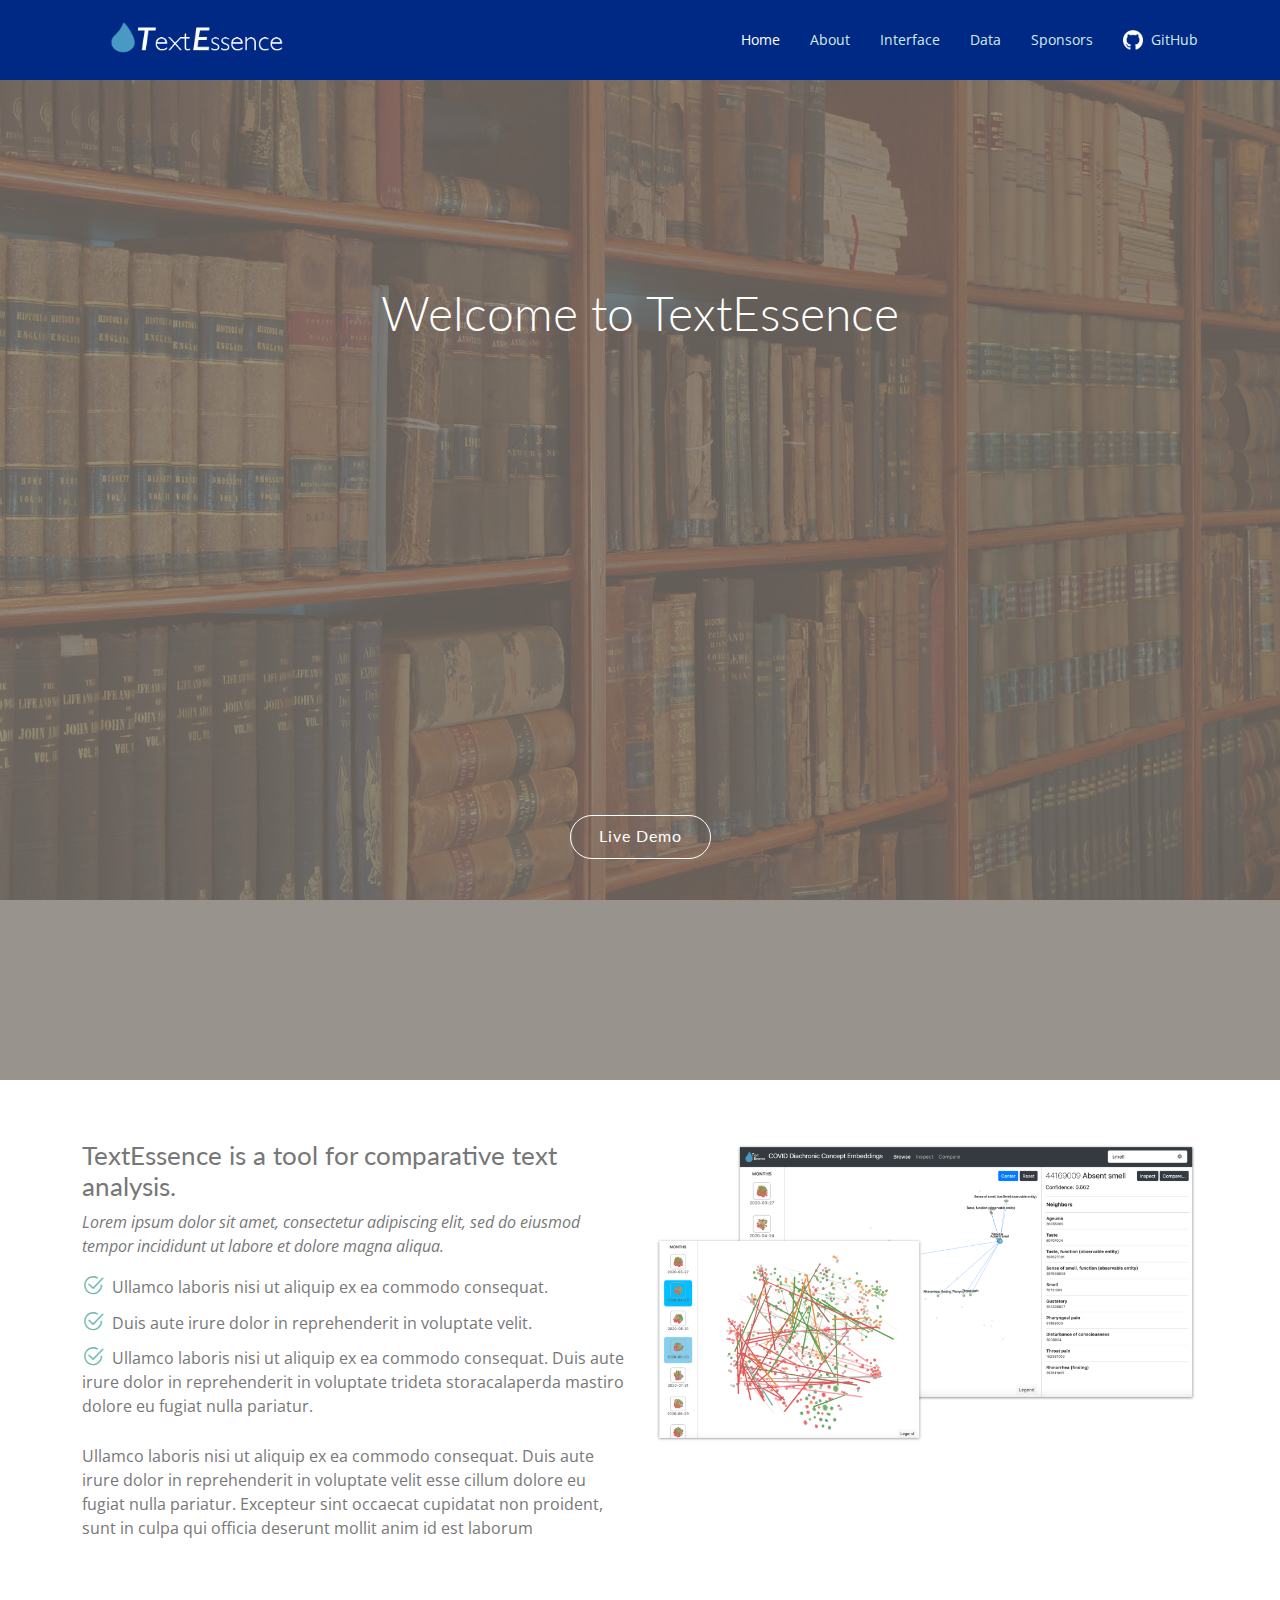
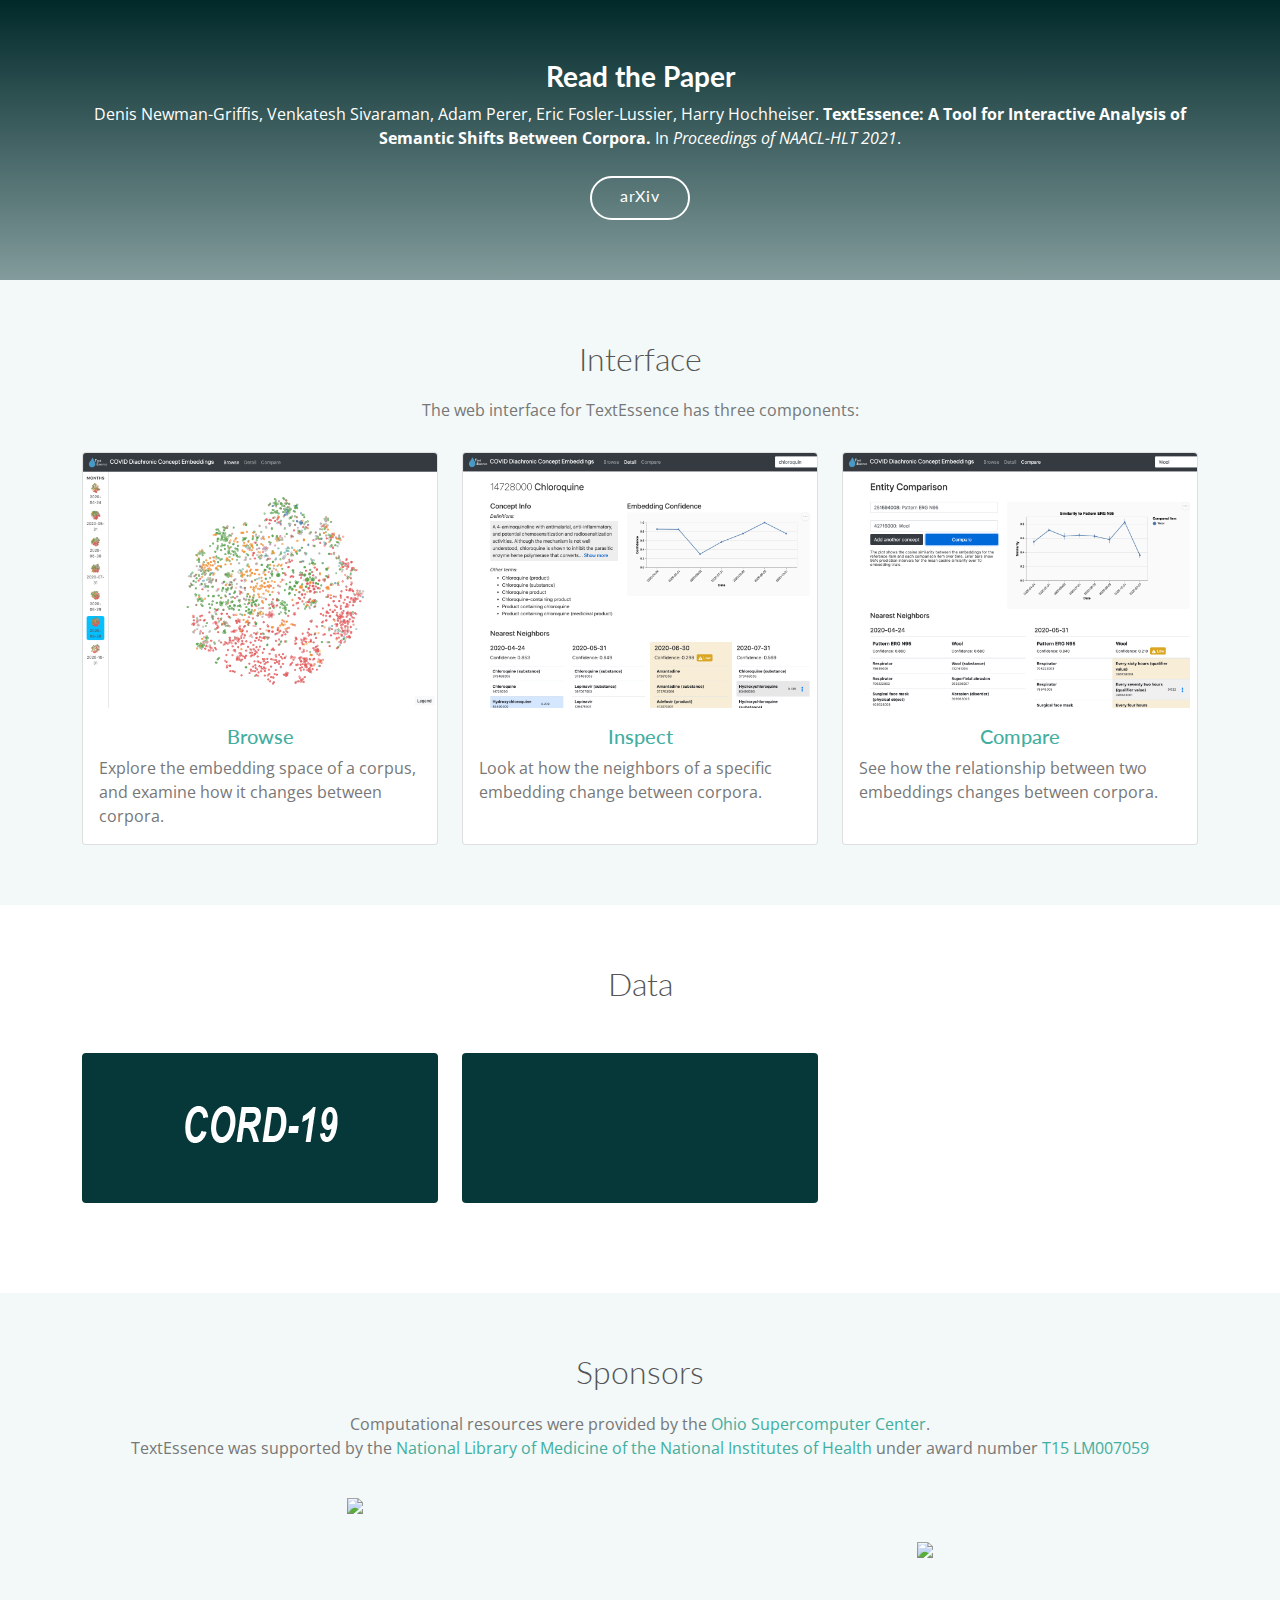
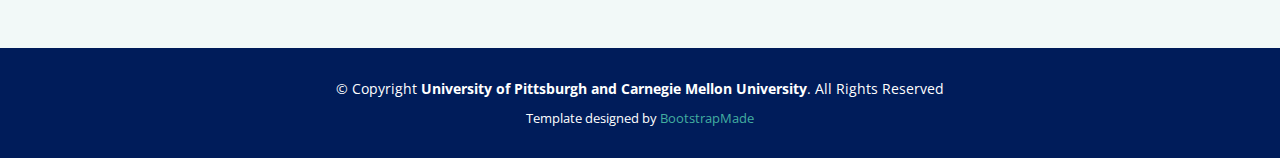
==== commit cef89c66: "Styling fix for Pitt/CMU images" ====
--- a/index.html
+++ b/index.html
@@ -508,7 +508,7 @@
           <p>TextEssence was supported by the <a href="https://www.nlm.nih.gov/">National Library of Medicine of the National Institutes of Health</a> under award number <a href="https://reporter.nih.gov/search/D9mudP9HEUO5HLFxwgrZpg/project-details/9966031">T15 LM007059</a></p>
           <div class="row text-center">
             <div class="col-md-6">
-            <img src="https://www.brand.pitt.edu/sites/default/files/logo.png" width="75%" />
+            <img src="https://www.brand.pitt.edu/sites/default/files/logo.png" width="60%" style="margin-top:7%;" />
             </div>
             <div class="col-md-6">
             <img src="https://www.cmu.edu/common/standard-v6/images/cmu-wordmark.png" width="100%" style="margin-top:15%;" />
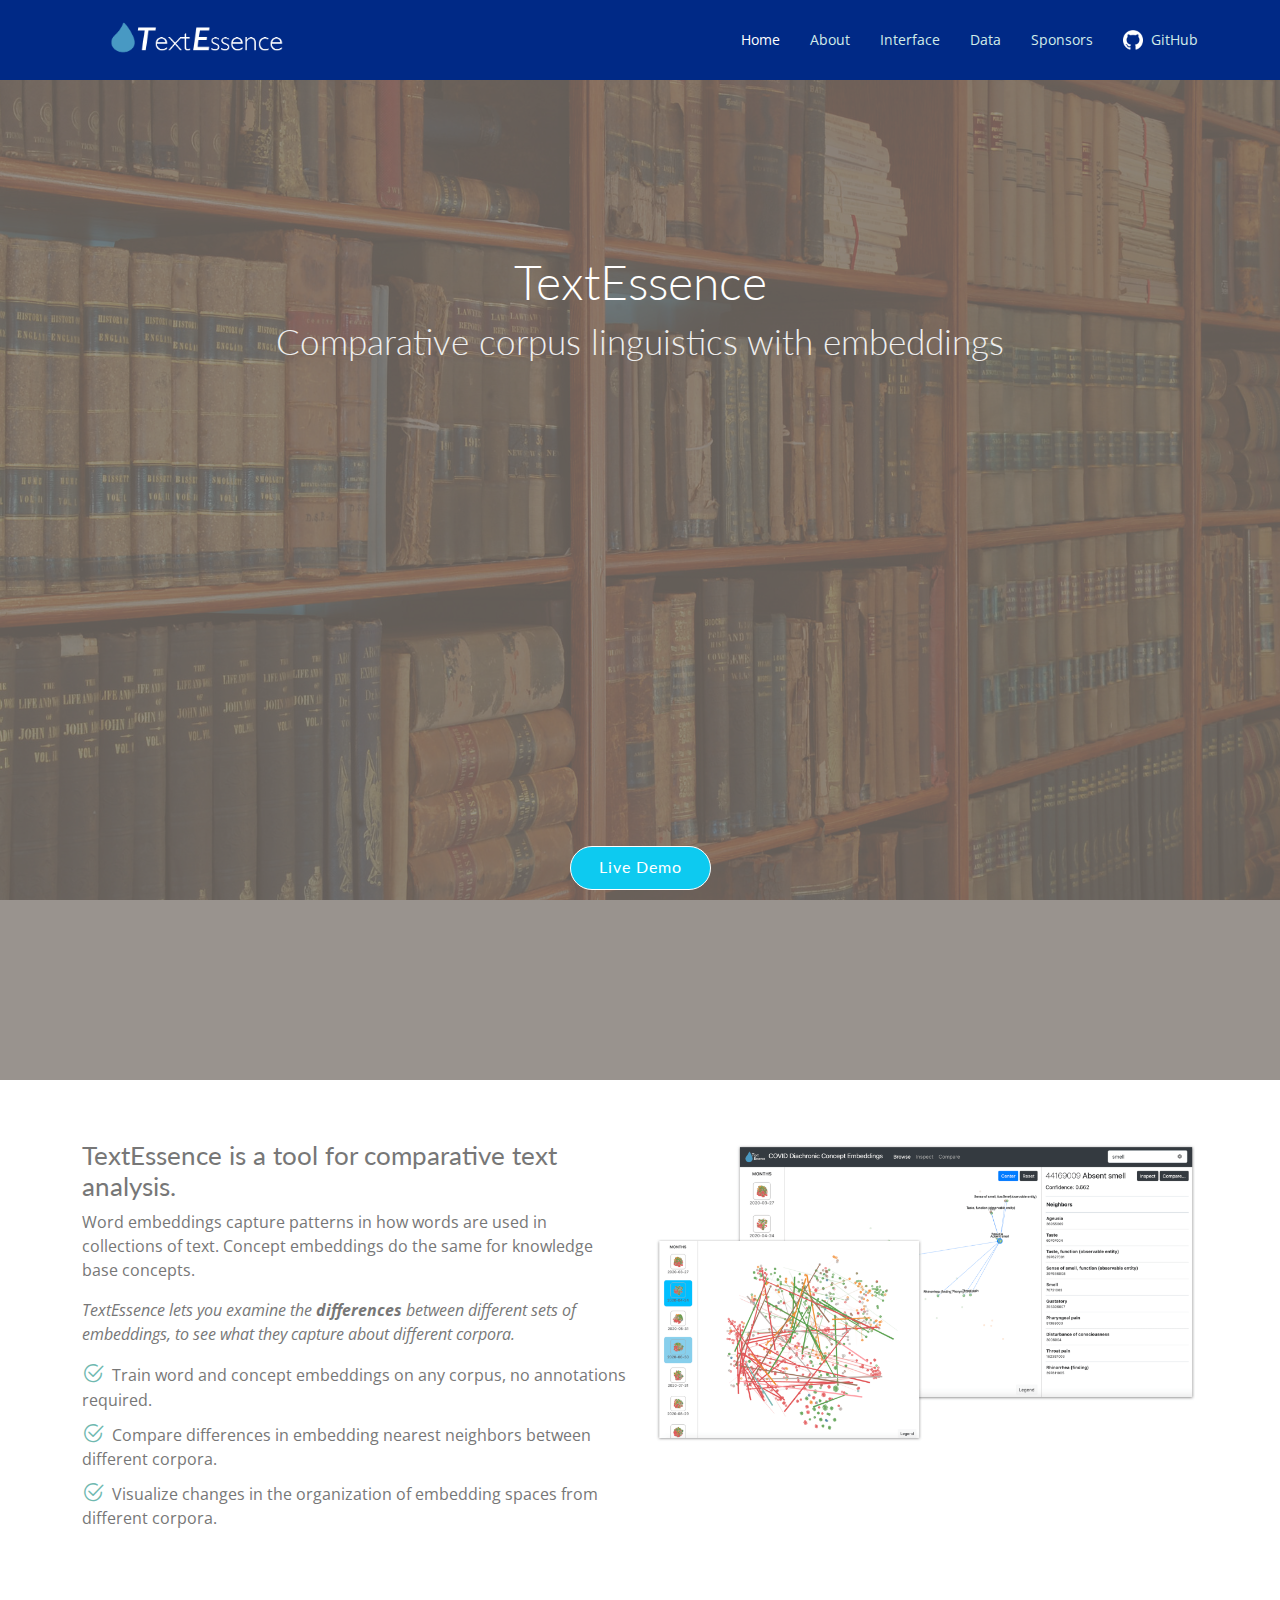
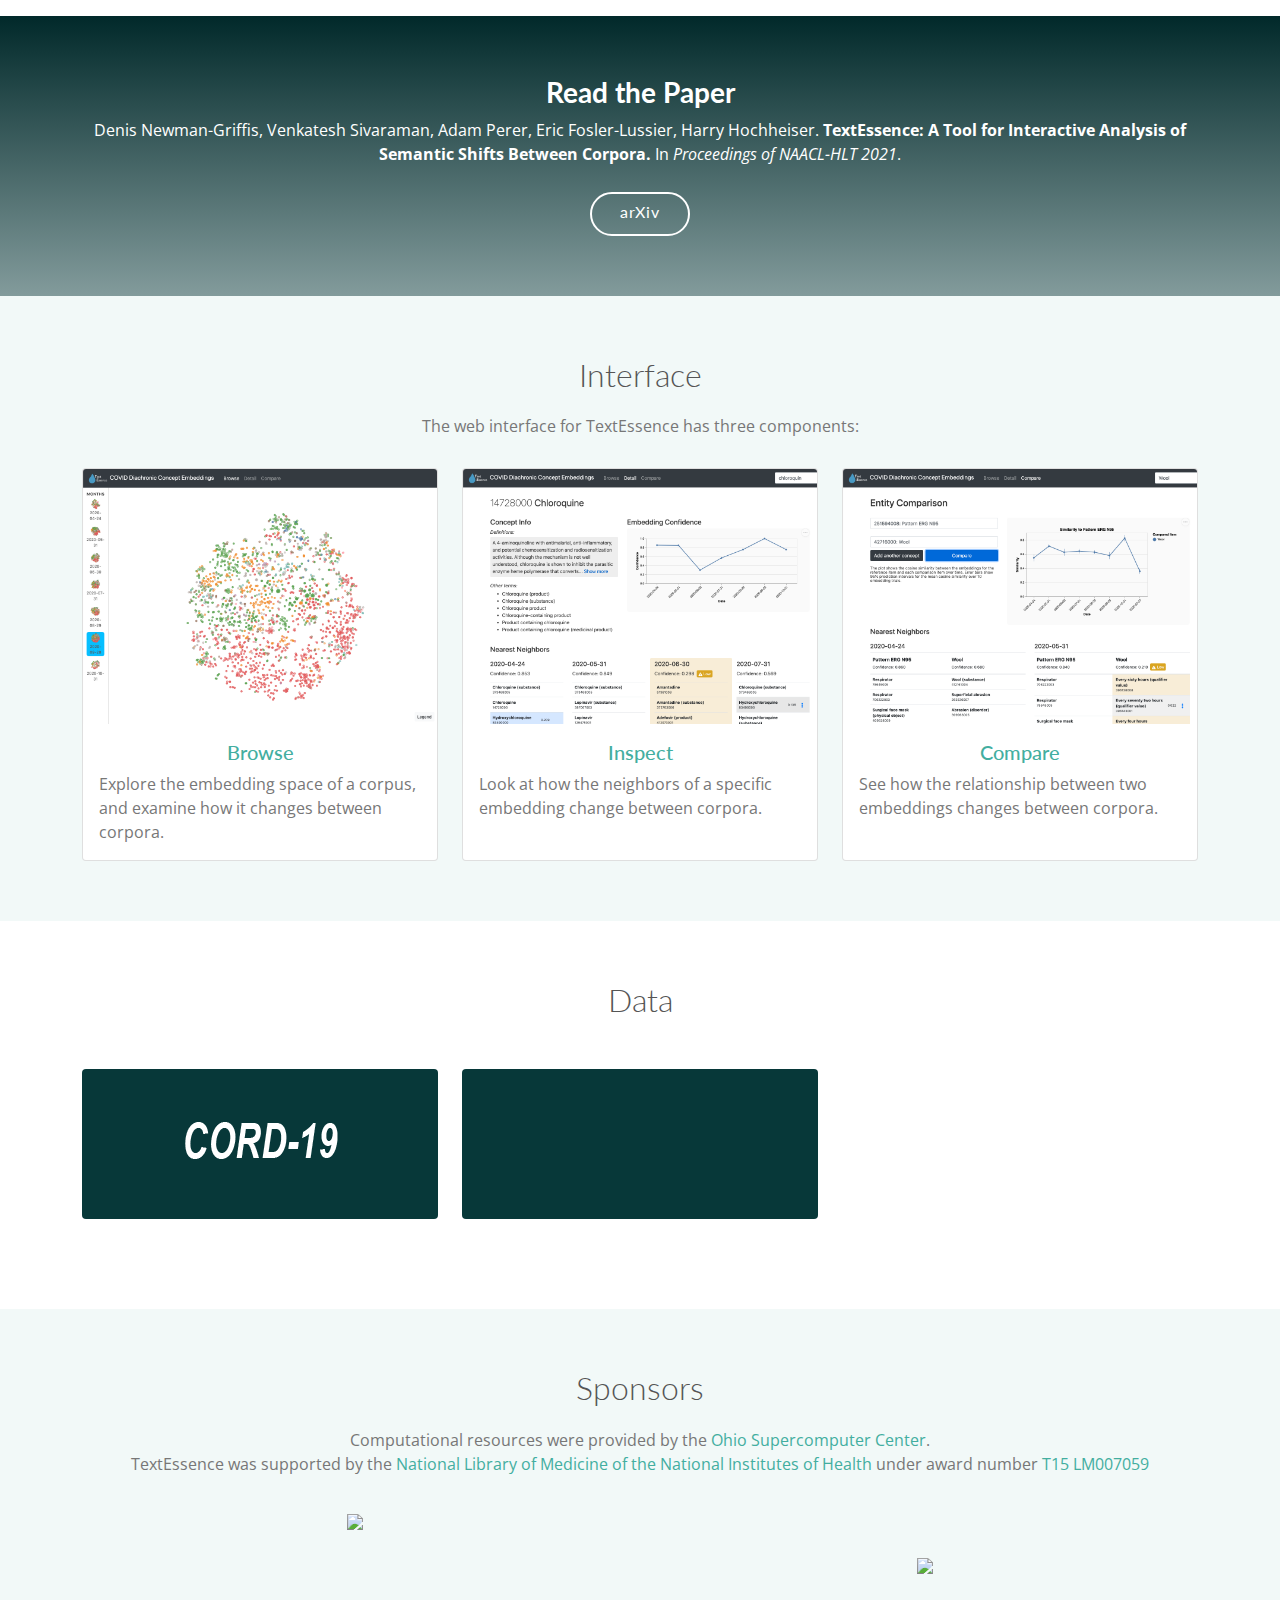
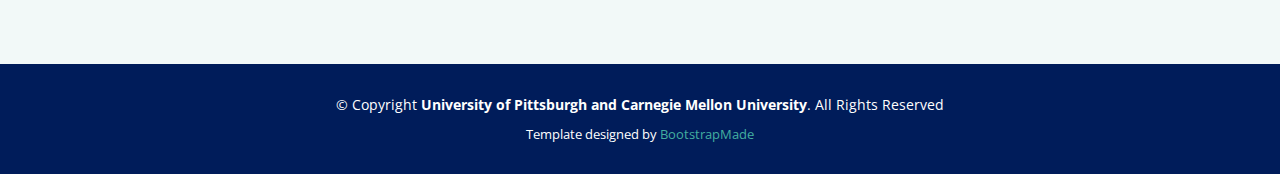
==== commit f5796409: "Updated page text for system description" ====
--- a/index.html
+++ b/index.html
@@ -64,10 +64,11 @@
   <!-- ======= Hero Section ======= -->
   <section id="hero">
     <div class="hero-container">
-      <h1>Welcome to TextEssence</h1>
+      <h1>TextEssence</h1>
+      <h2>Comparative corpus linguistics with embeddings</h2>
       <iframe width="700" height="394" src="https://www.youtube.com/embed/1xEEfsMwL0k" title="YouTube video player" frameborder="0" allow="accelerometer; autoplay; clipboard-write; encrypted-media; gyroscope; picture-in-picture" allowfullscreen></iframe>
       <p>
-      <a href="http://textessence.dbmi.pitt.edu" class="btn-get-started">Live Demo</a>
+      <a href="http://textessence.dbmi.pitt.edu" class="btn-get-started btn-info">Live Demo</a>
       </p>
       <!--
       <h2>We are team of talented designers making websites with Bootstrap</h2>
@@ -99,20 +100,17 @@
           </div>
           <div class="col-lg-6 pt-4 pt-lg-0 order-2 order-lg-1">
             <h3>TextEssence is a tool for comparative text analysis.</h3>
+            <p>
+             Word embeddings capture patterns in how words are used in collections of text. Concept embeddings do the same for knowledge base concepts.
+            </p>
             <p class="fst-italic">
-              Lorem ipsum dolor sit amet, consectetur adipiscing elit, sed do eiusmod tempor incididunt ut labore et dolore
-              magna aliqua.
+              TextEssence lets you examine the <strong>differences</strong> between different sets of embeddings, to see what they capture about different corpora.
             </p>
             <ul>
-              <li><i class="bi bi-check2-circle"></i> Ullamco laboris nisi ut aliquip ex ea commodo consequat.</li>
-              <li><i class="bi bi-check2-circle"></i> Duis aute irure dolor in reprehenderit in voluptate velit.</li>
-              <li><i class="bi bi-check2-circle"></i> Ullamco laboris nisi ut aliquip ex ea commodo consequat. Duis aute irure dolor in reprehenderit in voluptate trideta storacalaperda mastiro dolore eu fugiat nulla pariatur.</li>
+              <li><i class="bi bi-check2-circle"></i> Train word and concept embeddings on any corpus, no annotations required.</li>
+              <li><i class="bi bi-check2-circle"></i> Compare differences in embedding nearest neighbors between different corpora.</li>
+              <li><i class="bi bi-check2-circle"></i> Visualize changes in the organization of embedding spaces from different corpora.</li>
             </ul>
-            <p>
-              Ullamco laboris nisi ut aliquip ex ea commodo consequat. Duis aute irure dolor in reprehenderit in voluptate
-              velit esse cillum dolore eu fugiat nulla pariatur. Excepteur sint occaecat cupidatat non proident, sunt in
-              culpa qui officia deserunt mollit anim id est laborum
-            </p>
           </div>
         </div>
 
--- a/assets/css/style.css
+++ b/assets/css/style.css
@@ -428,7 +428,7 @@
 }
 
 #hero h1 {
-  margin: 0 0 40px 0;
+  margin: 0 0 10px 0;
   font-size: 48px;
   font-weight: 300;
   line-height: 56px;
@@ -438,7 +438,7 @@
 #hero h2 {
   color: #eee;
   margin-bottom: 50px;
-  font-size: 20px;
+  font-size: 35px;
   font-weight: 300;
 }
 
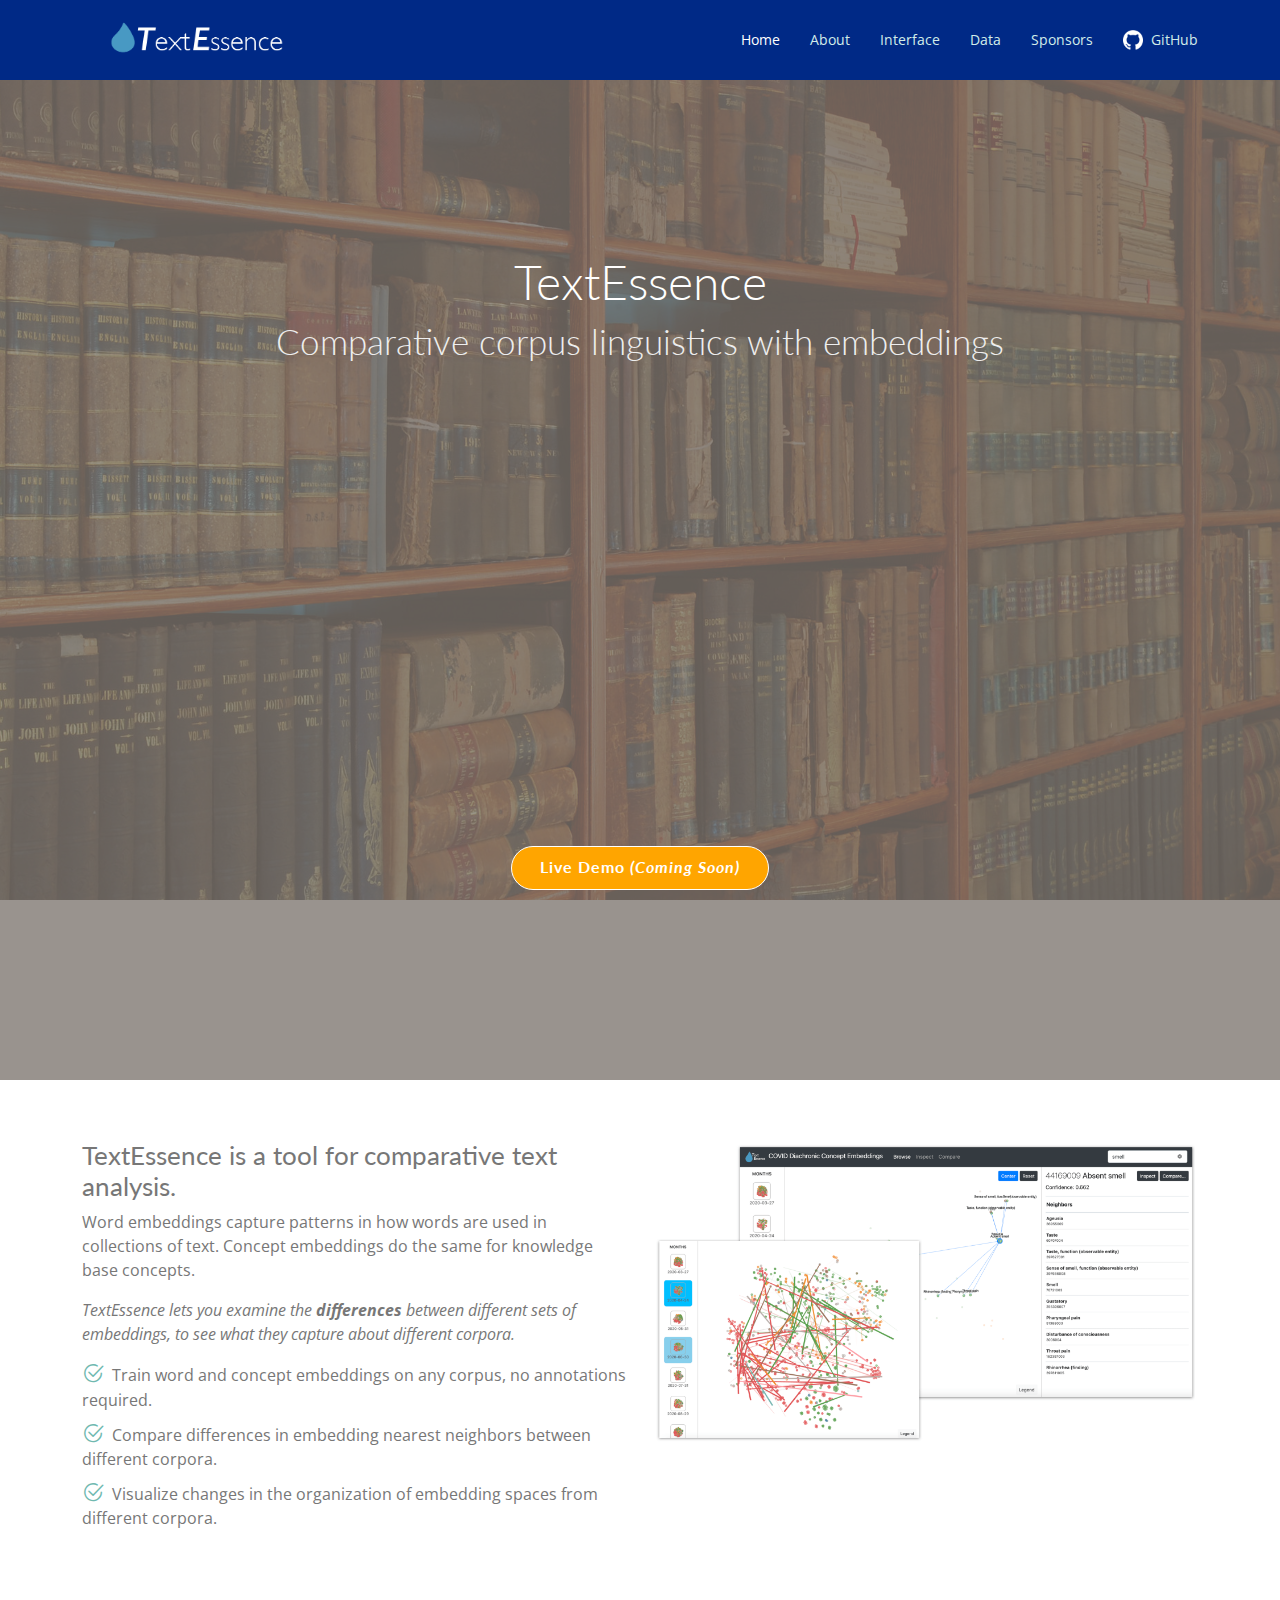
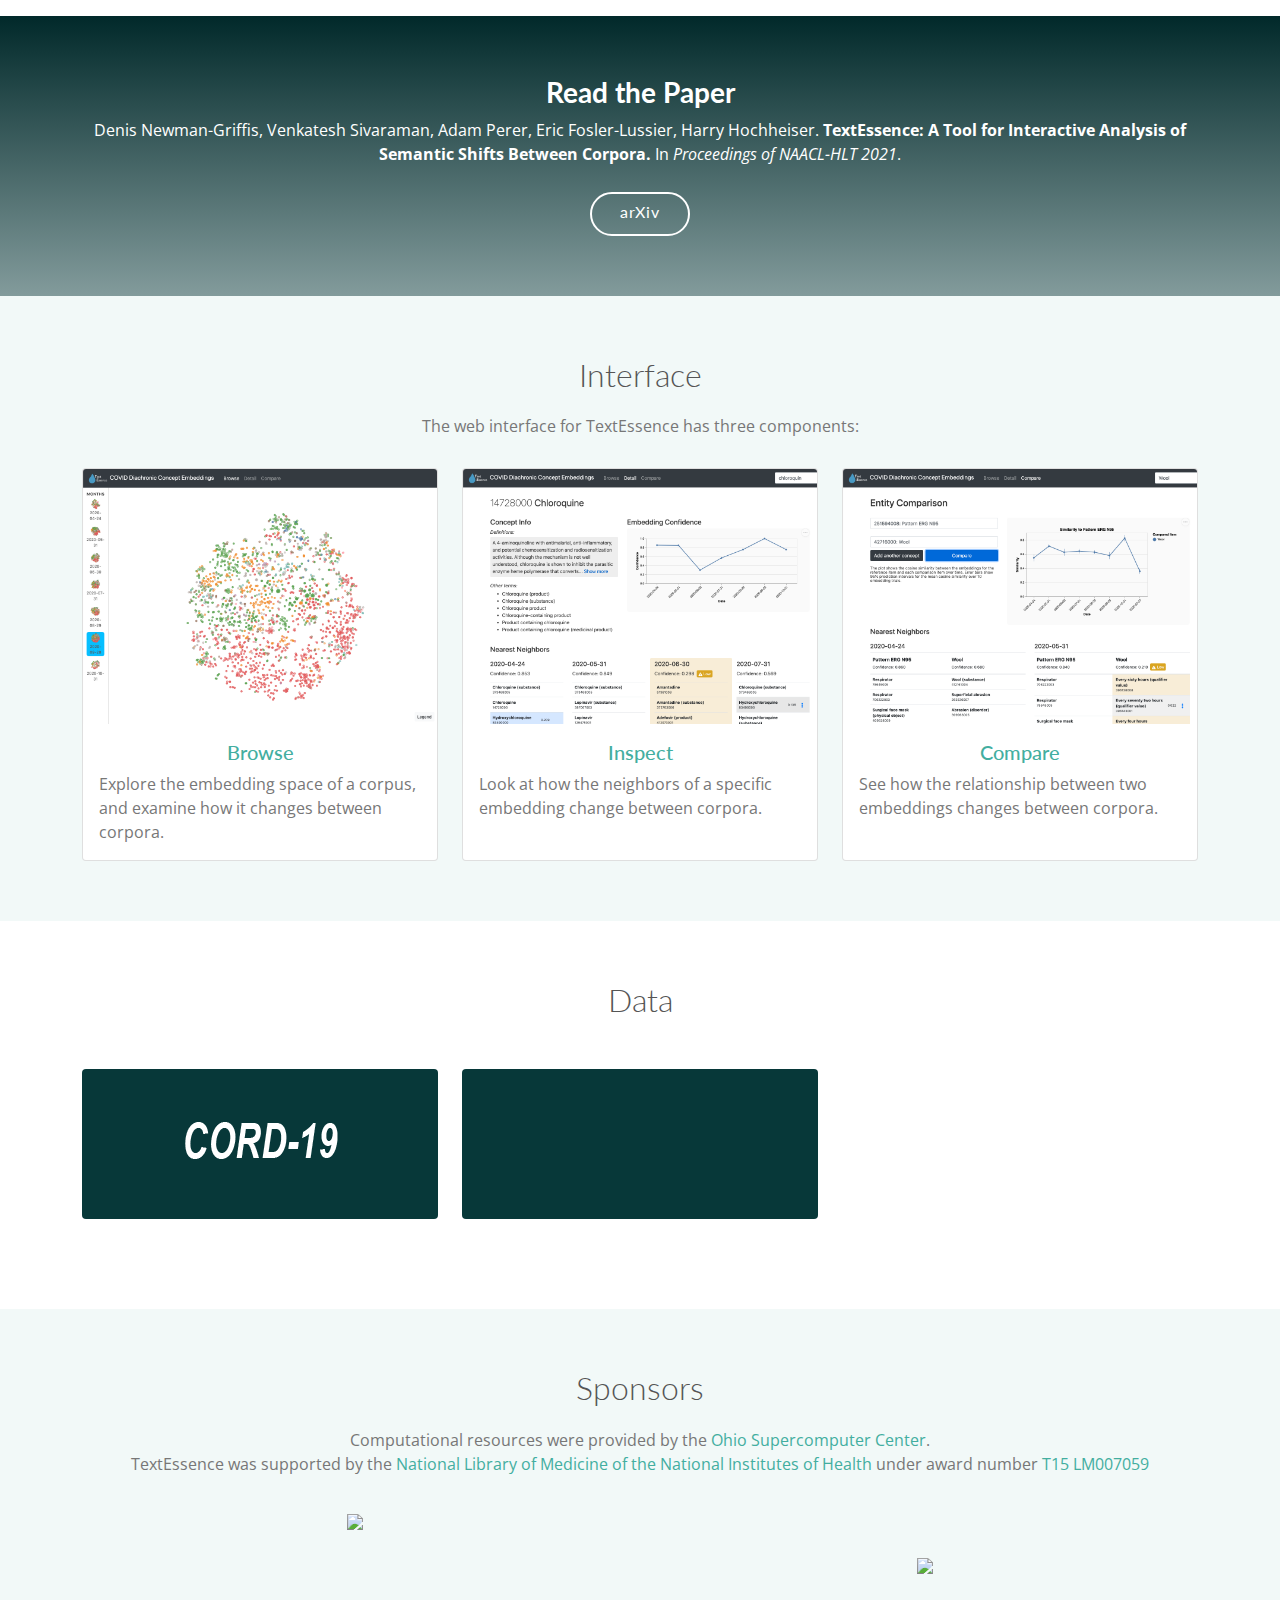
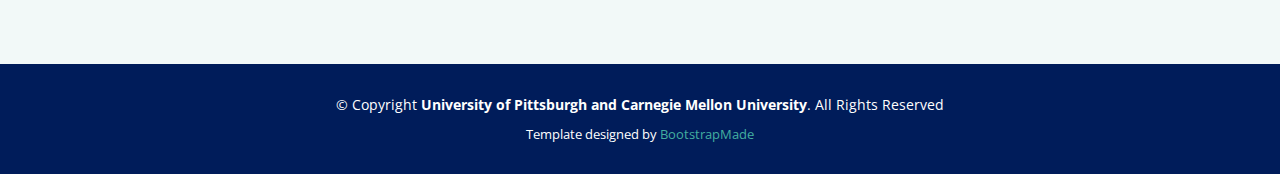
==== commit 0cb7697a: "Fixed Live Demo button" ====
--- a/index.html
+++ b/index.html
@@ -68,7 +68,7 @@
       <h2>Comparative corpus linguistics with embeddings</h2>
       <iframe width="700" height="394" src="https://www.youtube.com/embed/1xEEfsMwL0k" title="YouTube video player" frameborder="0" allow="accelerometer; autoplay; clipboard-write; encrypted-media; gyroscope; picture-in-picture" allowfullscreen></iframe>
       <p>
-      <a href="http://textessence.dbmi.pitt.edu" class="btn-get-started btn-info">Live Demo</a>
+      <a href="#" class="btn-get-started">Live Demo <i>(Coming Soon)</i></a>
       </p>
       <!--
       <h2>We are team of talented designers making websites with Bootstrap</h2>
--- a/assets/css/style.css
+++ b/assets/css/style.css
@@ -457,6 +457,8 @@
   transition: 0.5s;
   border: 1px solid #fff;
   color: #fff;
+  background: orange;
+  font-weight: bold;
 }
 
 #hero .btn-get-started:hover {
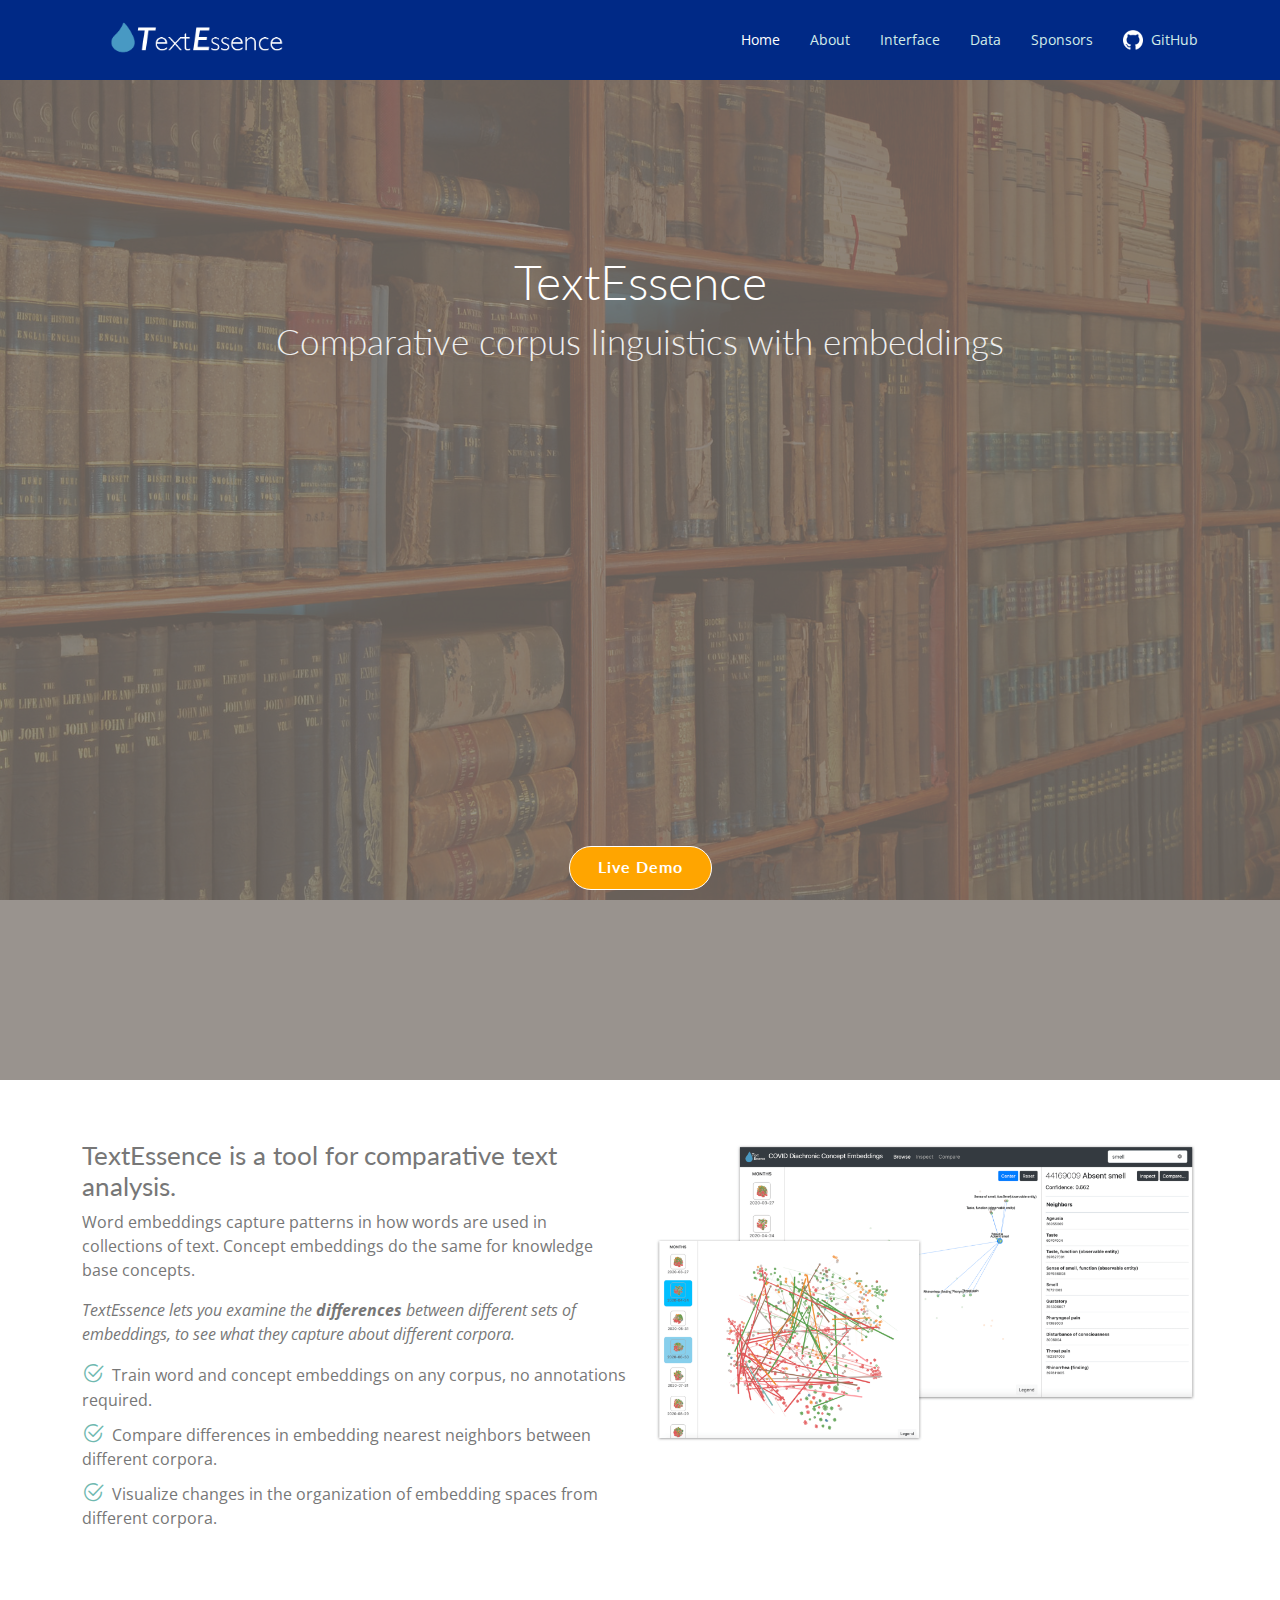
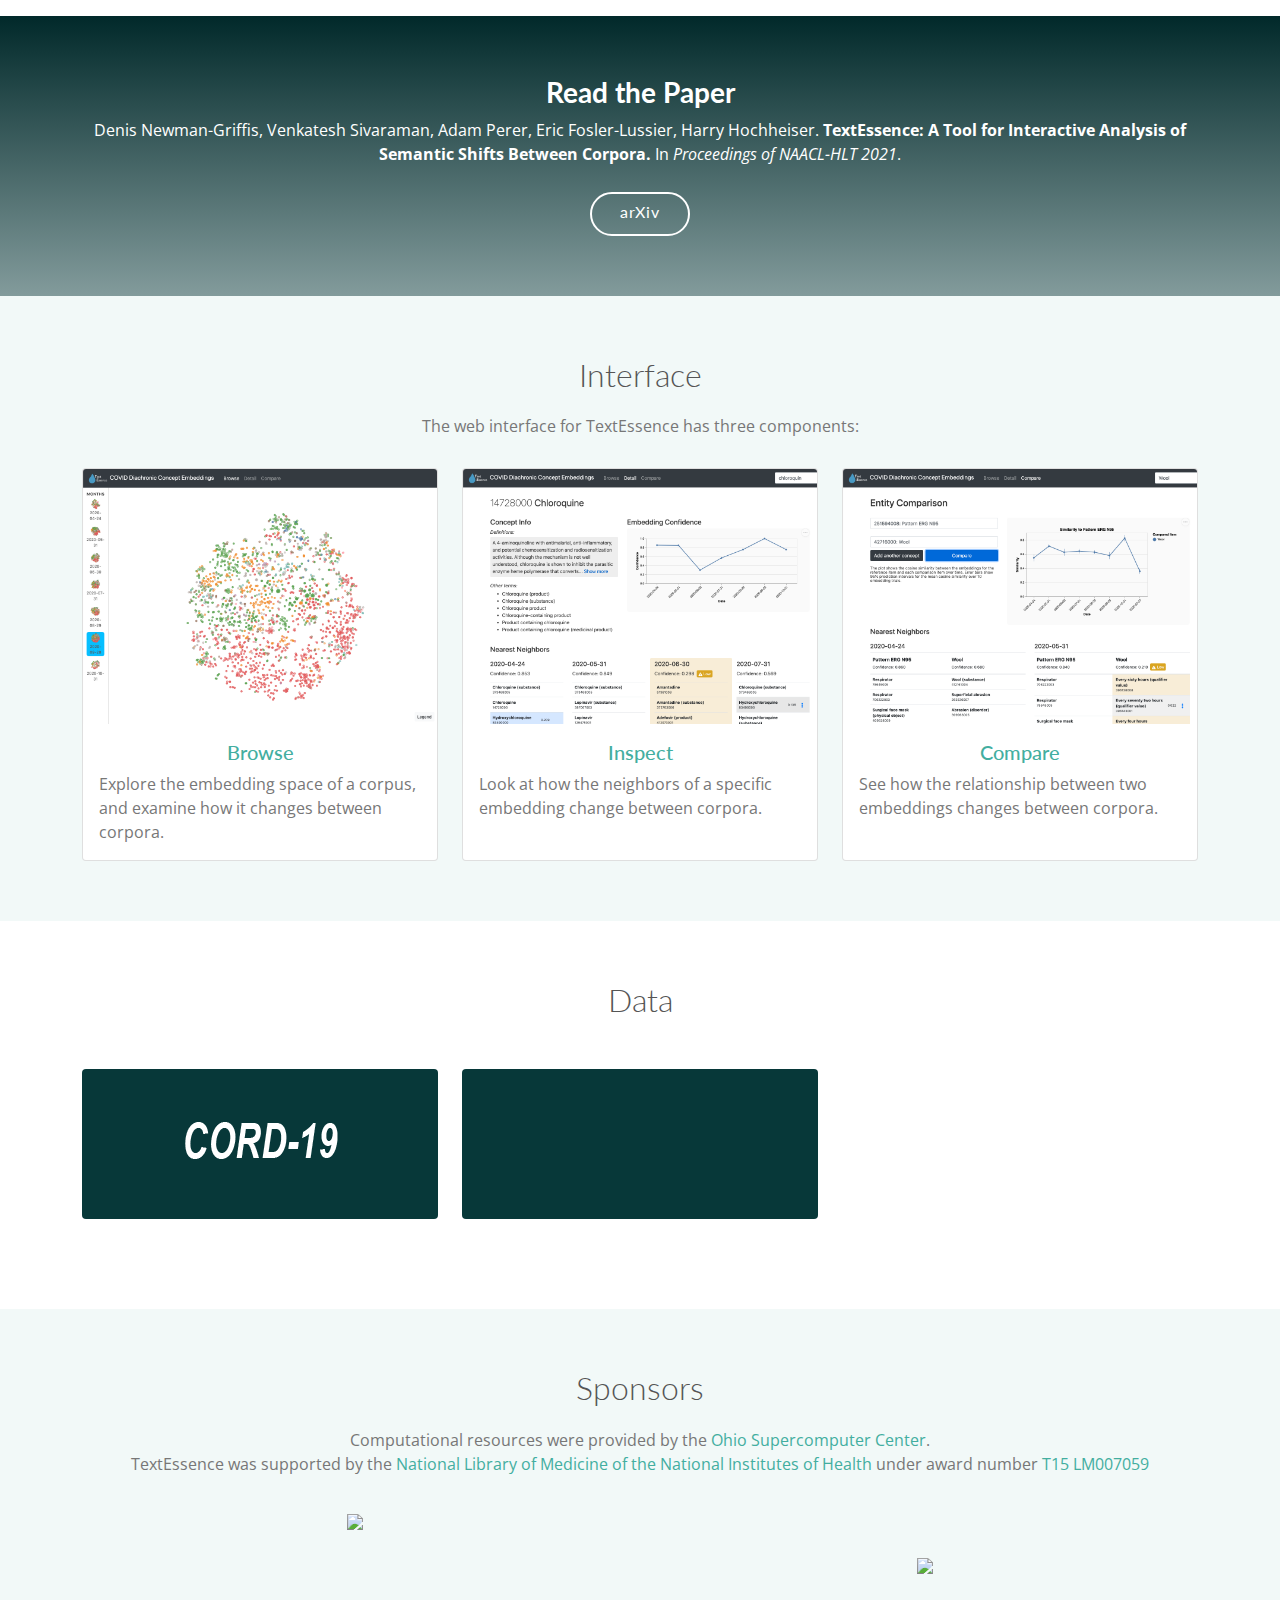
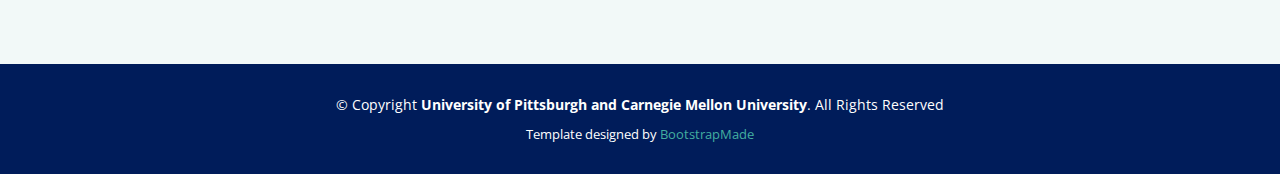
==== commit 82788da6: "Updated live demo link" ====
--- a/index.html
+++ b/index.html
@@ -68,7 +68,7 @@
       <h2>Comparative corpus linguistics with embeddings</h2>
       <iframe width="700" height="394" src="https://www.youtube.com/embed/1xEEfsMwL0k" title="YouTube video player" frameborder="0" allow="accelerometer; autoplay; clipboard-write; encrypted-media; gyroscope; picture-in-picture" allowfullscreen></iframe>
       <p>
-      <a href="#" class="btn-get-started">Live Demo <i>(Coming Soon)</i></a>
+      <a href="http://textessence.dbmi.pitt.edu" class="btn-get-started">Live Demo</a>
       </p>
       <!--
       <h2>We are team of talented designers making websites with Bootstrap</h2>
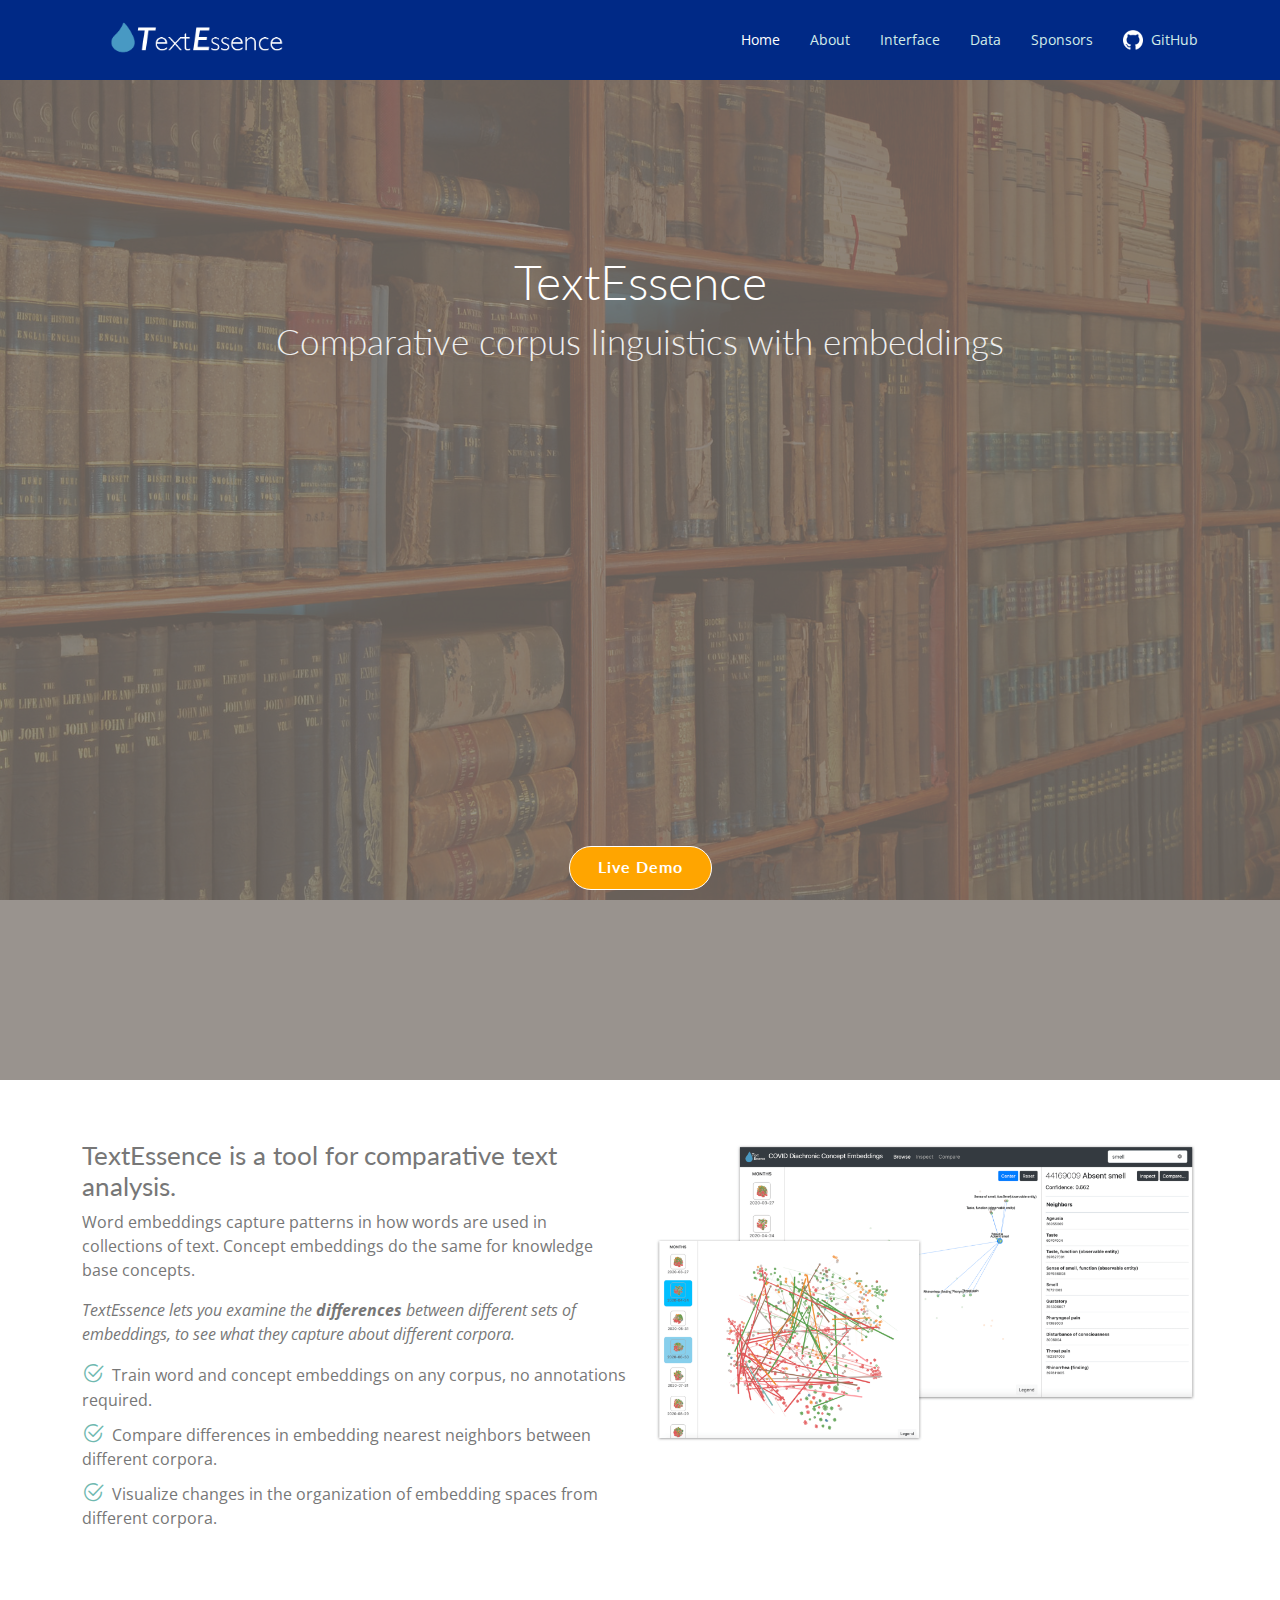
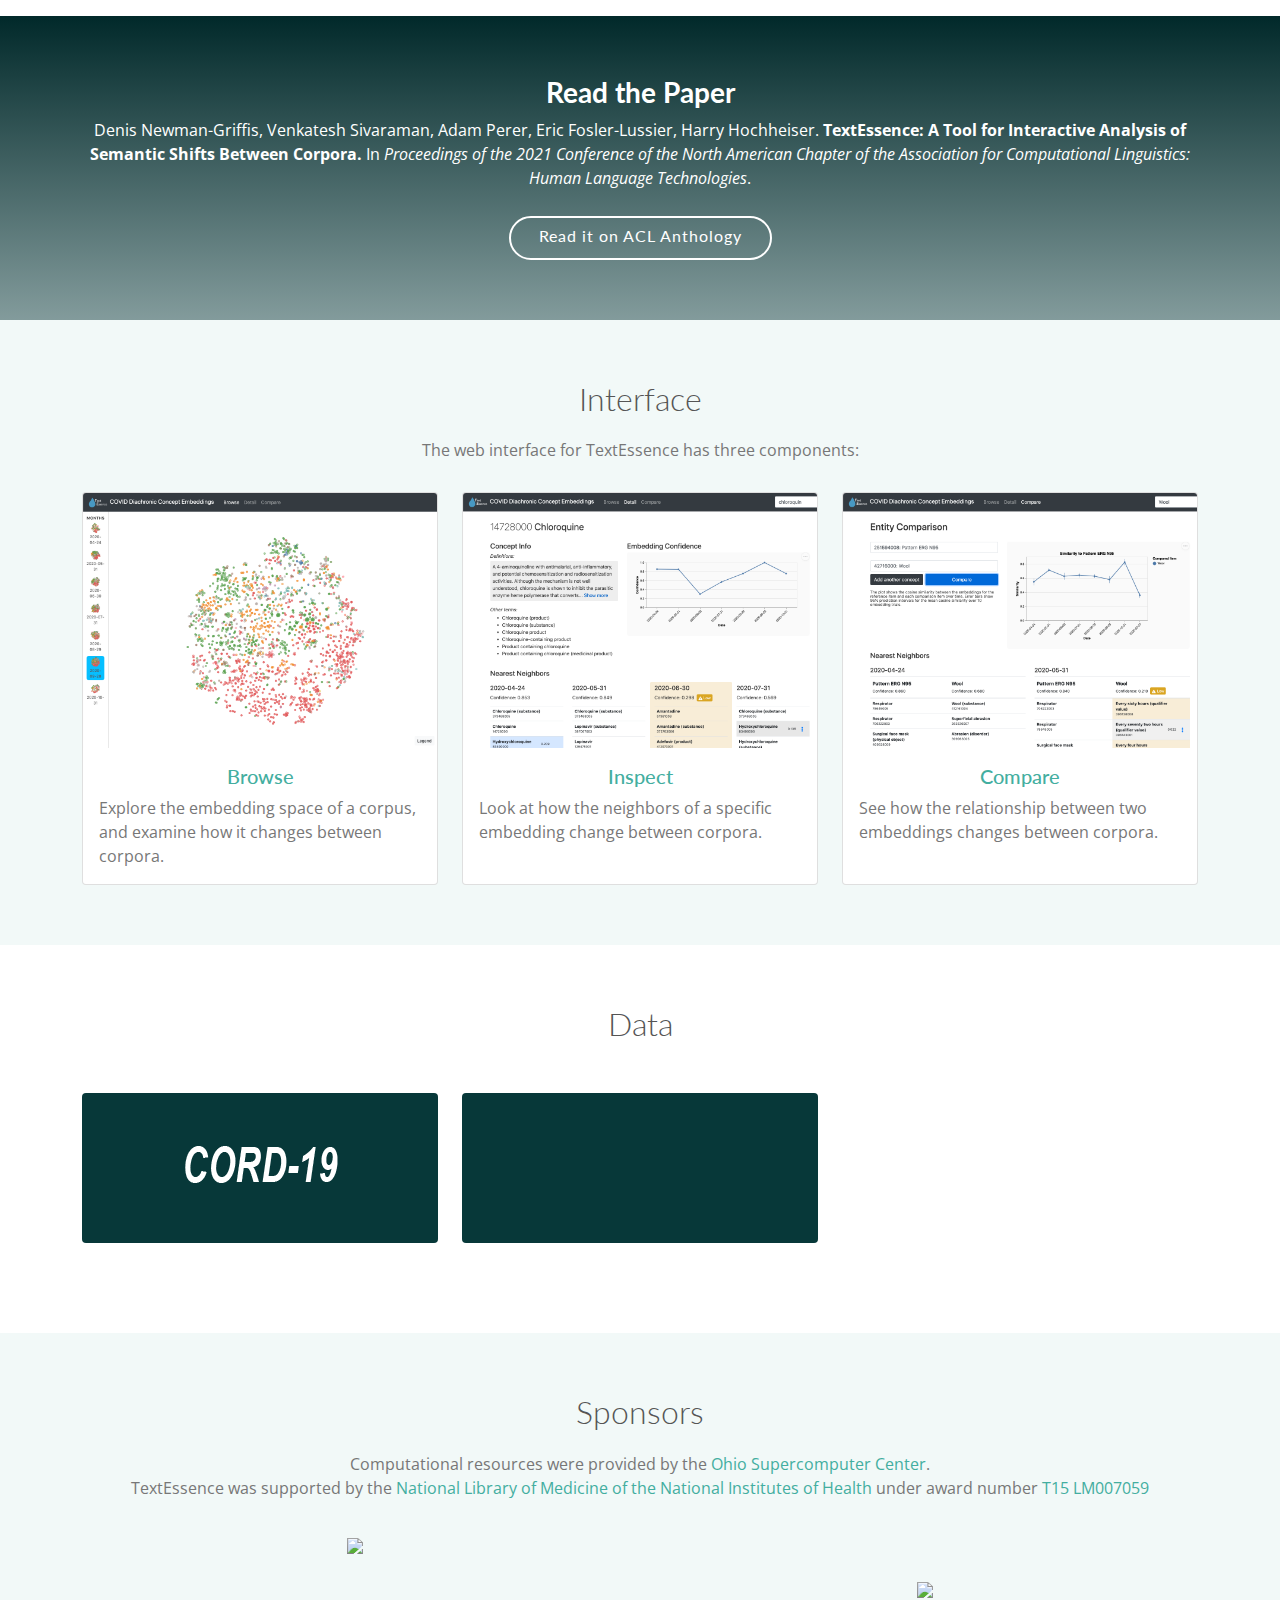
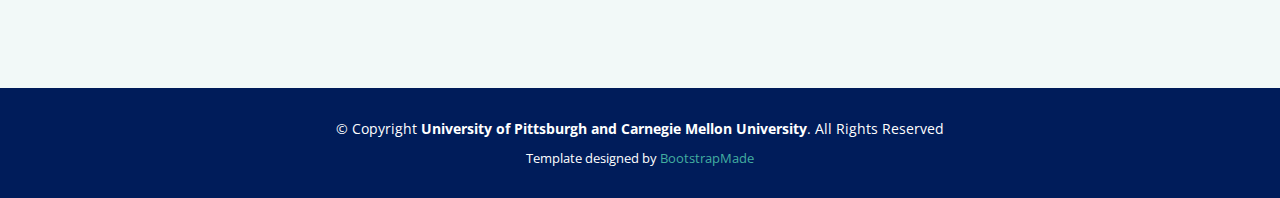
==== commit ac52d0e7: "Updated link to paper" ====
--- a/index.html
+++ b/index.html
@@ -123,8 +123,8 @@
 
         <div class="text-center">
           <h3>Read the Paper</h3>
-          <p>Denis Newman-Griffis, Venkatesh Sivaraman, Adam Perer, Eric Fosler-Lussier, Harry Hochheiser. <b>TextEssence: A Tool for Interactive Analysis of Semantic Shifts Between Corpora.</b> In <i>Proceedings of NAACL-HLT 2021</i>.</p>
-          <a class="cta-btn" href="https://arxiv.org/abs/2103.11029">arXiv</a>
+          <p>Denis Newman-Griffis, Venkatesh Sivaraman, Adam Perer, Eric Fosler-Lussier, Harry Hochheiser. <b>TextEssence: A Tool for Interactive Analysis of Semantic Shifts Between Corpora.</b> In <i>Proceedings of the 2021 Conference of the North American Chapter of the Association for Computational Linguistics: Human Language Technologies</i>.</p>
+          <a class="cta-btn" href="https://www.aclweb.org/anthology/2021.naacl-demos.13/">Read it on ACL Anthology</a>
         </div>
 
       </div>
